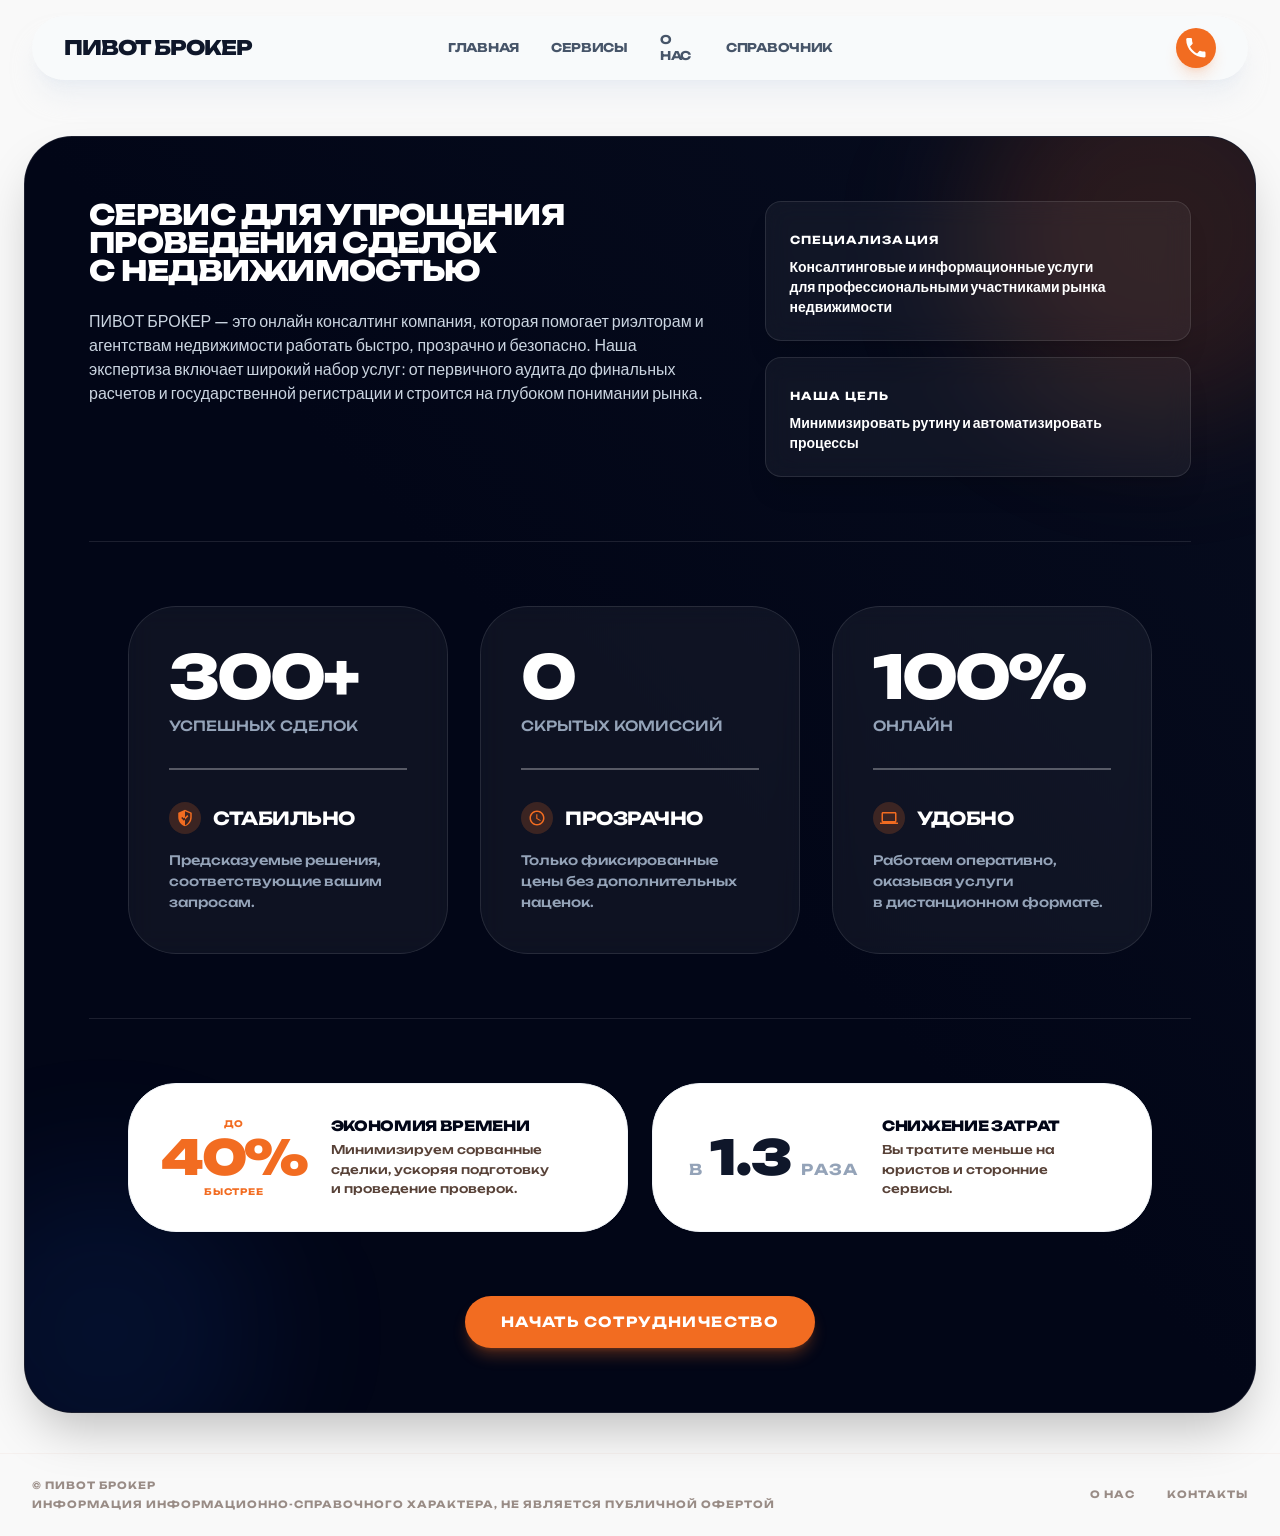
==== about.html @ 36b85cad "Add files via upload" ====
<!DOCTYPE html>
<html class="light scroll-smooth" lang="ru">
<head>
    <meta charset="utf-8">
    <meta content="width=device-width, initial-scale=1.0" name="viewport">
    
    <!-- SEO ТЕГИ & OPEN GRAPH -->
    <title>О нас | Помощник в сделках с недвижимостью | ПИВОТ БРОКЕР</title>
    <meta name="description" content="ПРЕДОСТАВЛЯЕМ ОНЛАЙН УСУЛГИ ДЛЯ АГЕНСТВ НЕДВИЖИМОСТИ И РИЭЛТОРОВ ПО СОПРОВОЖДЕНИЯ СДЕЛОК С НЕДВИЖИМОСТЬЮ.">
    
    <!-- Canonical Link -->
    <link rel="canonical" href="https://pivot.broker/about">
    
    <!-- FAVICON --> 
    <link rel="icon" type="image/png" href="favicon.png">
        
    <!-- Open Graph / Social Media -->
    <meta property="og:type" content="website">
    <meta property="og:url" content="https://pivot.broker/about">
    <meta property="og:title" content="О нас | ПИВОТ БРОКЕР">
    <meta property="og:description" content="ПРЕДОСТАВЛЯЕМ ОНЛАЙН УСУЛГИ ДЛЯ АГЕНСТВ НЕДВИЖИМОСТИ И РИЭЛТОРОВ ПО СОПРОВОЖДЕНИЯ СДЕЛОК С НЕДВИЖИМОСТЬЮ.">
    
    <!-- Fast Font Loading -->
    <link rel="preconnect" href="https://fonts.googleapis.com">
    <link rel="preconnect" href="https://fonts.gstatic.com" crossorigin>
    <link href="https://fonts.googleapis.com/css2?family=Unbounded:wght@200..900&display=swap" rel="stylesheet">
    <link href="https://fonts.googleapis.com/css2?family=Plus+Jakarta+Sans:wght@200..800&display=swap" rel="stylesheet">
    
    <link rel="stylesheet" href="style.css">
    
    <style>
        body {
            font-family: 'Unbounded', sans-serif !important;
        }
        .section-radius {
            border-radius: 3rem !important;
        }
        
        /* --- Mobile Menu Styles --- */
        #mobile-menu {
            transition: transform 0.3s ease-in-out;
            transform: translateY(-110%);
        }
        #mobile-menu.active {
            transform: translateY(0);
        }
    </style>

    <!-- ABOUT PAGE SCHEMA -->
    <script type="application/ld+json">
{
  "@context": "https://schema.org",
  "@type": "AboutPage",
  "url": "https://pivot.broker/about",
  "mainEntity": {
    "@type": "Organization",
    "name": "ПИВОТ БРОКЕР",
    "url": "https://pivot.broker",
    "description": "Предоставляем онлайн-услуги для агентств недвижимости и риэлторов по сопровождению сделок с недвижимостью."
  }
}
</script>

</head>
<body class="bg-background text-on-background font-body selection:bg-primary/20 selection:text-primary overflow-x-hidden flex flex-col min-h-screen">

    <!-- INSTANT LOADING NAVIGATION BAR -->
    <div class="block md:hidden mobile-view h-[70px]">
        <nav class="fixed top-2 left-0 right-0 z-[100] flex justify-between items-center px-5 py-3 max-w-7xl bg-white/90 dark:bg-slate-900/90 backdrop-blur-lg rounded-full shadow-lg mx-auto w-[92%]">
            <a href="index.html" class="text-[16px] sm:text-xl font-extrabold tracking-tighter text-slate-900 dark:text-slate-50 font-display hover:text-primary transition-colors duration-300">ПИВОТ БРОКЕР</a>
            <div class="hidden md:flex items-center gap-8">
                <a class="text-slate-600 font-bold hover:text-primary font-display tracking-tight !text-[10px]" href="index.html#">ГЛАВНАЯ</a>
                <a class="text-slate-600 font-bold hover:text-primary font-display tracking-tight !text-[10px]" href="index.html#features-advantages">СЕРВИСЫ</a>
                <a class="text-slate-600 font-bold hover:text-primary font-display tracking-tight !text-[10px]" href="about.html">О НАС</a>
                <a class="text-slate-600 font-bold hover:text-primary font-display tracking-tight !text-[10px]" href="index.html#handbook">СПРАВОЧНИК</a>
            </div>
            <div class="flex items-center gap-1 sm:gap-2 h-full">
                <a aria-label="Связаться с нами" class="text-slate-600 font-bold hover:text-primary font-display tracking-tight !text-[10px] flex items-center" href="javascript:void(0)" onclick="openModal()">
                    <svg xmlns="http://www.w3.org/2000/svg" viewBox="0 0 24 24" class="fill-current !text-[24px] text-primary w-[1em] h-[1em]" aria-hidden="true"><path d="M20 15.5c-1.2 0-2.4-.2-3.6-.6-.3-.1-.7 0-1 .2l-2.2 2.2c-2.8-1.4-5.1-3.8-6.6-6.6l2.2-2.2c.3-.3.4-.7.2-1-.4-1.2-.6-2.4-.6-3.6 0-.6-.5-1.1-1.1-1.1H4.1C3.5 2.9 3 3.4 3 4c0 9.4 7.6 17 17 17 .6 0 1.1-.5 1.1-1.1v-3.3c0-.6-.5-1.1-1.1-1.1z"/></svg>
                </a>
                <button class="flex md:hidden p-2 text-slate-900" id="burger-btn" onclick="toggleMenu()">
                    <svg xmlns="http://www.w3.org/2000/svg" viewBox="0 0 24 24" class="fill-current !text-[28px] w-[1em] h-[1em]" aria-hidden="true"><path d="M3 18h18v-2H3v2zm0-5h18v-2H3v2zm0-7v2h18V6H3z"/></svg>
                </button>
            </div>
        </nav>
        
        <div class="fixed inset-0 z-[90] bg-white flex flex-col pt-24 px-8 md:hidden transition-transform duration-300 translate-y-[-100%]" id="mobile-menu">
            <div class="flex flex-col gap-6">
                <a class="text-xl font-display font-bold text-slate-900 hover:text-primary" href="index.html#" onclick="closeMobileNav()">ГЛАВНАЯ</a>
                <a class="text-xl font-display font-bold text-slate-900 hover:text-primary" href="index.html#features-advantages" onclick="closeMobileNav()">СЕРВИСЫ</a>
                <a class="text-xl font-display font-bold text-slate-900 hover:text-primary" href="about.html" onclick="closeMobileNav()">О НАС</a>
                <a class="text-xl font-display font-bold text-slate-900 hover:text-primary" href="index.html#handbook" onclick="closeMobileNav()">СПРАВОЧНИК</a>
                <hr class="border-slate-100">
            </div>
            <button class="absolute top-6 right-6 p-2 text-slate-900 hover:text-primary" onclick="toggleMenu()">
                <svg xmlns="http://www.w3.org/2000/svg" viewBox="0 0 24 24" class="fill-current !text-[32px] w-[1em] h-[1em]" aria-hidden="true"><path d="M19 6.41L17.59 5 12 10.59 6.41 5 5 6.41 10.59 12 5 17.59 6.41 19 12 13.41 17.59 19 19 17.59 13.41 12z"/></svg>
            </button>
        </div>
    </div>

    <div class="hidden md:block desktop-view h-[88px]">
        <nav class="fixed top-4 left-0 right-0 z-50 flex justify-between items-center px-8 py-3 w-[95%] max-w-7xl mx-auto bg-slate-50/80 dark:bg-slate-900/80 backdrop-blur-lg rounded-full shadow-xl shadow-slate-200/50 dark:shadow-none no-border">
            <a href="index.html" class="text-xl font-extrabold tracking-tighter text-slate-900 dark:text-slate-50 font-display flex-1 hover:text-primary transition-colors duration-300">ПИВОТ БРОКЕР</a>
            <div class="hidden md:flex items-center gap-8 flex-1 justify-center">
                <a class="text-slate-600 dark:text-slate-400 hover:text-primary dark:hover:text-orange-300 font-display text-xs tracking-tight hover:scale-105 transition-transform duration-300 ease-out font-bold" href="index.html#">ГЛАВНАЯ</a>
                <a class="text-slate-600 dark:text-slate-400 hover:text-primary dark:hover:text-orange-300 font-display text-xs tracking-tight hover:scale-105 transition-transform duration-300 ease-out font-bold" href="index.html#features-advantages">СЕРВИСЫ</a>
                <a class="text-slate-600 dark:text-slate-400 hover:text-primary dark:hover:text-orange-300 font-display text-xs tracking-tight hover:scale-105 transition-transform duration-300 ease-out font-bold" href="about.html">О НАС</a>
                <a class="text-slate-600 dark:text-slate-400 hover:text-primary dark:hover:text-orange-300 font-display text-xs tracking-tight hover:scale-105 transition-transform duration-300 ease-out font-bold" href="index.html#handbook">СПРАВОЧНИК</a>
            </div>
            <div class="flex items-center gap-4 flex-1 justify-end">
                <button class="hidden lg:flex items-center gap-2 bg-primary text-on-primary rounded-full font-display font-bold text-[10px] hover:scale-105 active:scale-95 transition-all duration-300 shadow-lg shadow-primary/20 w-10 h-10 justify-center" onclick="openModal()">
                    <svg xmlns="http://www.w3.org/2000/svg" viewBox="0 0 24 24" class="fill-current text-base w-[1.6em] h-[1.6em]" aria-hidden="true"><path d="M20 15.5c-1.2 0-2.4-.2-3.6-.6-.3-.1-.7 0-1 .2l-2.2 2.2c-2.8-1.4-5.1-3.8-6.6-6.6l2.2-2.2c.3-.3.4-.7.2-1-.4-1.2-.6-2.4-.6-3.6 0-.6-.5-1.1-1.1-1.1H4.1C3.5 2.9 3 3.4 3 4c0 9.4 7.6 17 17 17 .6 0 1.1-.5 1.1-1.1v-3.3c0-.6-.5-1.1-1.1-1.1z"/></svg>
                </button>
            </div>
        </nav>
    </div>

    <main class="w-full max-w-7xl mx-auto px-4 md:px-6 mt-8 md:mt-12 flex-grow mb-10">
        
        <!-- Единая огромная черная секция, объединяющая Hero и Метрики -->
        <section class="relative overflow-hidden section-radius bg-slate-950 text-white px-6 md:px-8 lg:px-16 py-12 lg:py-16 shadow-2xl w-full border border-white/10">
            
            <!-- Background Images & Blurs -->
            <div class="absolute inset-0 z-0 overflow-hidden">
                <img alt="Фон города" fetchpriority="high" class="w-full h-full object-cover opacity-10 md:opacity-15 grayscale md:scale-110" src="https://lh3.googleusercontent.com/aida/[base64]">
                <div class="absolute inset-0 bg-gradient-to-tr from-slate-950 via-slate-950/90 to-slate-900/40"></div>
            </div>
            <div class="absolute -right-24 -top-24 w-96 h-96 bg-primary/15 rounded-full blur-3xl pointer-events-none z-0"></div>
            <div class="absolute -left-20 -bottom-20 w-80 h-80 bg-blue-600/10 rounded-full blur-3xl pointer-events-none z-0"></div>
            
            <div class="relative z-10 md:max-w-6xl md:mx-auto md:px-0">
                
                <!-- ВЕРХНЯЯ ЧАСТЬ: Bridging International Capital -->
                <div class="grid grid-cols-1 lg:grid-cols-12 gap-10 lg:gap-14 items-start mb-12 lg:mb-16">
                  
                    <!-- Левая колонка -->
                    <div class="lg:col-span-7 text-left flex flex-col items-start">
                        <h1 class="font-display text-[17px] sm:text-xl lg:text-[28px] font-extrabold tracking-tight leading-[1.25] mb-6 text-white uppercase">
                            Сервис для упрощения проведения сделок с&nbsp;недвижимостью
                        </h1>
                        <div class="space-y-4 text-slate-300 text-sm sm:text-base leading-relaxed font-medium font-brand">
                            <h2>ПИВОТ БРОКЕР — это онлайн консалтинг компания, которая помогает риэлторам и агентствам недвижимости работать быстро, прозрачно и безопасно. Наша экспертиза включает широкий набор услуг: от первичного аудита до финальных расчетов и&nbsp;государственной регистрации и строится на&nbsp;глубоком понимании рынка.</h2>
                        </div>
                    </div>
                  
                    <!-- Правая колонка -->
                    <div class="lg:col-span-5 flex flex-col gap-4 font-brand mt-4 lg:mt-0">
                        
                        <div class="bg-white/5 border border-white/10 rounded-2xl p-5 md:p-6 backdrop-blur-md shadow-xl">
                            <div class="mb-1.5 text-left">
                                <span class="text-[11px] font-display font-bold uppercase tracking-widest text-white">Специализация</span>
                            </div>
                            <div class="text-xs sm:text-sm font-semibold text-white leading-snug text-left">Консалтинговые и информационные услуги для&nbsp;профессиональными участниками рынка недвижимости</div>
                        </div>
                        
                        <div class="bg-white/5 border border-white/10 rounded-2xl p-5 md:p-6 backdrop-blur-md shadow-xl">
                            <div class="mb-1.5 text-left">
                                <span class="text-[11px] font-display font-bold uppercase tracking-widest text-white">Наша цель</span>
                            </div>
                            <div class="text-xs sm:text-sm font-semibold text-white leading-snug text-left">Минимизировать рутину и автоматизировать процессы</div>
                        </div>
                        
                    </div>
                </div>

                <!-- Верхний разделитель -->
                <div class="h-[1px] w-full bg-white/10 mb-12 lg:mb-16"></div>

                <!-- СРЕДНЯЯ ЧАСТЬ: Метрики -->
                <div class="grid grid-cols-1 md:grid-cols-3 gap-4 md:gap-6 lg:gap-8 font-body md:max-w-5xl mx-auto">
                    
                    <!-- Metric 1 -->
                    <div class="relative bg-white/5 backdrop-blur-md border border-white/10 p-5 md:p-10 rounded-xl md:rounded-[3rem] flex flex-col items-center md:items-start h-full text-center md:text-left">
                        <div class="mb-0 md:mb-8 w-full">
                            <div class="text-3xl md:text-5xl lg:text-6xl font-display font-extrabold mb-1 md:mb-2 tracking-tighter text-white">300+</div>
                            <div class="text-[10px] md:text-[14px] font-medium uppercase mb-4 md:mb-0 mt-0 md:mt-2 text-primary md:text-slate-400">Успешных сделок</div>
                        </div>
                        <div class="hidden md:block h-[2px] bg-white/30 w-full mb-8"></div>
                        <div class="w-full">
                            <div class="hidden md:flex items-center gap-3 mb-4">
                                <div class="w-8 h-8 rounded-xl bg-primary/20 flex items-center justify-center">
                                    <svg xmlns="http://www.w3.org/2000/svg" viewBox="0 0 24 24" class="fill-current text-primary w-[1em] h-[1em] text-lg" aria-hidden="true"><path d="M12 1L3 5v6c0 5.55 3.84 10.74 9 12 5.16-1.26 9-6.45 9-12V5l-9-4zm0 19.93V2.94l7 3.11v4.95c0 4.54-2.8 8.85-7 10.93zM16.5 9.5l-6 6-3.5-3.5 1.41-1.41L10.5 12.67l4.59-4.58z"/></svg>
                                </div>
                                <div class="text-lg font-display font-bold text-white tracking-tight uppercase">Стабильно</div>
                            </div>
                            <p class="text-slate-300 md:text-slate-400 leading-relaxed font-medium text-[11.22px] md:text-[13px]">Предсказуемые решения, соответствующие вашим запросам.</p>
                        </div>
                    </div>

                    <!-- Metric 2 -->
                    <div class="relative bg-white/5 backdrop-blur-md border border-white/10 p-5 md:p-10 rounded-xl md:rounded-[3rem] flex flex-col items-center md:items-start h-full text-center md:text-left">
                        <div class="mb-0 md:mb-8 w-full">
                            <div class="text-3xl md:text-5xl lg:text-6xl font-display font-extrabold mb-1 md:mb-2 tracking-tighter text-white">0</div>
                            <div class="text-[10px] md:text-[14px] font-medium uppercase mb-4 md:mb-0 mt-0 md:mt-2 text-primary md:text-slate-400">Скрытых комиссий</div>
                        </div>
                        <div class="hidden md:block h-[2px] bg-white/30 w-full mb-8"></div>
                        <div class="w-full">
                            <div class="hidden md:flex items-center gap-3 mb-4">
                                <div class="w-8 h-8 rounded-xl bg-primary/20 flex items-center justify-center">
                                    <svg xmlns="http://www.w3.org/2000/svg" viewBox="0 0 24 24" class="fill-current text-primary w-[1em] h-[1em] text-lg" aria-hidden="true"><path d="M11.99 2C6.47 2 2 6.48 2 12s4.47 10 9.99 10C17.52 22 22 17.52 22 12S17.52 2 11.99 2zM12 20c-4.42 0-8-3.58-8-8s3.58-8 8-8 8 3.58 8 8-3.58 8-8 8zm.5-13H11v6l5.25 3.15.75-1.23-4.5-2.67z"/></svg>
                                </div>
                                <div class="text-lg font-display font-bold text-white tracking-tight uppercase">Прозрачно</div>
                            </div>
                            <p class="text-[11.22px] md:text-[13px] text-slate-300 md:text-slate-400 leading-relaxed font-medium">Только фиксированные цены без&nbsp;дополнительных наценок.</p>
                        </div>
                    </div>

                    <!-- Metric 3 -->
                    <div class="relative bg-white/5 backdrop-blur-md border border-white/10 p-5 md:p-10 rounded-xl md:rounded-[3rem] flex flex-col items-center md:items-start h-full text-center md:text-left">
                        <div class="mb-0 md:mb-8 w-full">
                            <div class="text-3xl md:text-5xl lg:text-6xl font-display font-extrabold mb-1 md:mb-2 tracking-tighter text-white">100%</div>
                            <div class="text-[10px] md:text-[14px] font-medium uppercase mb-4 md:mb-0 mt-0 md:mt-2 text-primary md:text-slate-400">Онлайн</div>
                        </div>
                        <div class="hidden md:block h-[2px] bg-white/30 w-full mb-8"></div>
                        <div class="w-full">
                            <div class="hidden md:flex items-center gap-3 mb-4">
                                <div class="w-8 h-8 rounded-xl bg-primary/20 flex items-center justify-center">
                                    <svg xmlns="http://www.w3.org/2000/svg" viewBox="0 0 24 24" class="fill-current text-primary w-[1em] h-[1em] text-lg" aria-hidden="true"><path d="M20 18c1.1 0 2-.9 2-2V6c0-1.1-.9-2-2-2H4c-1.1 0-2 .9-2 2v10c0 1.1.9 2 2 2H0v2h24v-2h-4zM4 6h16v10H4V6z"/></svg>
                                </div>
                                <div class="text-lg font-display font-bold text-white tracking-tight uppercase">Удобно</div>
                            </div>
                            <p class="text-slate-300 md:text-slate-400 leading-relaxed font-medium text-[11.22px] md:text-[13px]">Работаем оперативно, оказывая услуги в&nbsp;дистанционном формате.</p>
                        </div>
                    </div>

                </div>

                <!-- НИЖНИЙ РАЗДЕЛИТЕЛЬ -->
                <div class="h-[1px] w-full bg-white/10 mt-12 lg:mt-16 mb-12 lg:mb-16"></div>

                <!-- НИЖНЯЯ ЧАСТЬ: 2 белые карточки -->
                <div class="grid grid-cols-1 md:grid-cols-2 gap-4 md:gap-6 font-body md:max-w-5xl mx-auto">
                    
                    <div class="bg-white border border-slate-100 section-radius p-6 md:p-8 shadow-sm flex flex-col md:flex-row items-center gap-3 md:gap-6 text-slate-900 text-center md:text-left">
                        <div class="flex flex-col items-center justify-center shrink-0">
                            <span class="text-[9px] font-display font-bold uppercase tracking-widest text-primary mb-0.5">до</span>
                            <span class="text-5xl font-display font-black text-primary tracking-tighter leading-none">40%</span>
                            <span class="text-[9px] font-display font-bold uppercase tracking-widest text-primary mt-1">быстрее</span>
                        </div>
                        <div class="flex flex-col items-center md:items-start w-full mt-1 md:mt-0">
                            <div class="text-sm font-display font-extrabold uppercase text-slate-950 tracking-tight">Экономия времени</div>
                            <p class="text-xs text-on-surface-variant font-medium mt-2 md:mt-1 leading-relaxed w-full">Минимизируем сорванные сделки, ускоряя подготовку и&nbsp;проведение проверок.</p>
                        </div>
                    </div>
                    
                    <div class="bg-white border border-slate-100 section-radius p-6 md:p-8 shadow-sm flex flex-col md:flex-row items-center gap-3 md:gap-6 text-slate-900 text-center md:text-left">
                        <div class="flex items-baseline justify-center gap-1.5 text-slate-900 font-display font-black tracking-tighter shrink-0">
                            <span class="text-[15px] uppercase tracking-widest text-slate-400 font-bold ml-1">в</span>
                            <span class="text-5xl">1.3</span>
                            <span class="text-[15px] uppercase tracking-widest text-slate-400 font-bold ml-1">раза</span>
                        </div>
                        <div class="flex flex-col items-center md:items-start w-full mt-1 md:mt-0">
                            <div class="text-sm font-display font-extrabold uppercase text-slate-950 tracking-tight">Снижение затрат</div>
                            <p class="text-xs text-on-surface-variant font-medium mt-2 md:mt-1 leading-relaxed w-full">Вы тратите меньше на юристов и&nbsp;сторонние сервисы.</p>
                        </div>
                    </div>
                </div>

                <div class="w-full flex justify-center items-center mt-12 lg:mt-16">
                    <button onclick="openModal()" class="inline-flex items-center justify-center gap-2 px-7 py-4 lg:px-9 lg:py-4 rounded-full bg-primary text-white font-display text-xs lg:text-sm font-bold uppercase tracking-widest hover:scale-105 active:scale-95 shadow-lg shadow-primary/30 transition-all duration-300">
    			<span>Начать сотрудничество</span>
					</button>
                </div>

            </div>
        </section>
    </main>
    
    <!-- ЕДИНЫЙ ФУТЕР -->
    <footer class="w-full border-t border-slate-200 md:border-outline-variant/15 mt-auto bg-background-light md:bg-transparent">
        <div class="flex flex-col md:flex-row justify-between items-center px-6 md:px-8 py-8 md:py-6 w-full max-w-[1920px] mx-auto gap-4 md:gap-0">
            <div class="text-[9px] md:text-[10px] tracking-[0.2em] md:tracking-widest uppercase font-bold text-slate-400 md:text-on-surface-variant/60 font-display md:font-label text-center md:text-left">
                <span class="block">© ПИВОТ БРОКЕР</span>
                <span class="block mt-1">ИНФОРМАЦИЯ ИНФОРМАЦИОННО-СПРАВОЧНОГО ХАРАКТЕРА, НЕ ЯВЛЯЕТСЯ ПУБЛИЧНОЙ ОФЕРТОЙ</span>
            </div>
            <div class="flex items-center gap-6 md:gap-8 mt-2 md:mt-0">
                <a class="text-[9px] md:text-[10px] tracking-[0.2em] md:tracking-widest uppercase font-bold text-slate-400 md:text-on-surface-variant/60 hover:text-primary transition-colors font-display md:font-label" href="about.html">О НАС</a>
                <a class="text-[9px] md:text-[10px] tracking-[0.2em] md:tracking-widest uppercase font-bold text-slate-400 md:text-on-surface-variant/60 hover:text-primary transition-colors font-display md:font-label" href="#">КОНТАКТЫ</a>
            </div>
        </div>
    </footer>

    <!-- Mobile Contact Modal -->
    <div class="fixed inset-0 z-[200] items-center justify-center p-4 backdrop-blur-md bg-white/10 hidden" id="contact-modal-mobile">
        <div class="absolute inset-0" onclick="closeMobileModal()"></div>
        
        <div class="bg-white/90 backdrop-blur-lg p-8 rounded-[48px] shadow-2xl max-w-sm w-full text-center border border-white/20 relative z-10">
            <button class="absolute top-4 right-4 text-slate-400 hover:text-slate-900 transition-colors" onclick="closeMobileModal()">
                <svg xmlns="http://www.w3.org/2000/svg" viewBox="0 0 24 24" class="w-[1em] h-[1em] fill-current text-2xl" aria-hidden="true"><path d="M19 6.41L17.59 5 12 10.59 6.41 5 5 6.41 10.59 12 5 17.59 6.41 19 12 13.41 17.59 19 19 17.59 13.41 12z"/></svg>
            </button>
            <div class="space-y-6 mt-4">
                <a class="flex items-center justify-center gap-3 p-4 bg-slate-900 text-white rounded-full font-display font-bold text-xs uppercase tracking-widest shadow-lg active:scale-95 transition-transform" href="https://telegram.me/PIVOTBROKER" target="_blank" rel="noopener noreferrer">
                    <svg xmlns="http://www.w3.org/2000/svg" viewBox="0 0 24 24" class="w-[1em] h-[1em] fill-current text-lg" aria-hidden="true"><path d="M2.01 21L23 12 2.01 3 2 10l15 2-15 2z"/></svg> Telegram
                </a>
                <a class="flex items-center justify-center gap-3 p-4 bg-primary text-white rounded-full font-display font-bold text-xs uppercase tracking-widest shadow-lg active:scale-95 transition-transform" href="mailto:pivot@broker">
                    <svg xmlns="http://www.w3.org/2000/svg" viewBox="0 0 24 24" class="w-[1em] h-[1em] fill-current text-lg" aria-hidden="true"><path d="M22 6c0-1.1-.9-2-2-2H4c-1.1 0-2 .9-2 2v12c0 1.1.9 2 2 2h16c1.1 0 2-.9 2-2V6zm-2 0l-8 5-8-5h16zm0 12H4V8l8 5 8-5v10z"/></svg> pivot@broker
                </a>
            </div>
        </div>
    </div>

    <!-- Desktop Contact Modal -->
    <div class="fixed inset-0 z-[200] flex items-center justify-center p-4 hidden" id="contact-modal-desktop">
        <div class="absolute inset-0 bg-slate-950/60 backdrop-blur-md" onclick="closeDesktopModal()"></div>
        
        <div class="relative bg-slate-950 text-white rounded-[3rem] w-full shadow-2xl border border-white/10 z-10 max-w-[320px] p-6">
            <button class="absolute top-4 right-4 text-slate-400 hover:text-white transition-colors z-20" onclick="closeDesktopModal()">
                <svg xmlns="http://www.w3.org/2000/svg" viewBox="0 0 24 24" class="w-[1em] h-[1em] fill-current text-2xl" aria-hidden="true"><path d="M19 6.41L17.59 5 12 10.59 6.41 5 5 6.41 10.59 12 5 17.59 6.41 19 12 13.41 17.59 19 19 17.59 13.41 12z"/></svg>
            </button>
            <div class="text-center space-y-8 mt-4">
                <div class="flex flex-col gap-4 w-full">
                    <a class="flex items-center justify-center gap-4 bg-white/10 hover:bg-white/20 text-white py-4 rounded-full font-display font-bold text-sm transition-all w-full uppercase tracking-widest" href="https://telegram.me/PIVOTBROKER" target="_blank" rel="noopener noreferrer">
                        <svg xmlns="http://www.w3.org/2000/svg" viewBox="0 0 24 24" class="w-[1em] h-[1em] fill-current text-lg" aria-hidden="true"><path d="M2.01 21L23 12 2.01 3 2 10l15 2-15 2z"/></svg> TELEGRAM
                    </a>
                    <a class="flex items-center justify-center gap-4 bg-primary text-white py-4 rounded-full font-display font-bold text-sm hover:scale-105 transition-transform w-full uppercase tracking-widest" href="mailto:pivot@broker">
                        <svg xmlns="http://www.w3.org/2000/svg" viewBox="0 0 24 24" class="w-[1em] h-[1em] fill-current text-lg" aria-hidden="true"><path d="M22 6c0-1.1-.9-2-2-2H4c-1.1 0-2 .9-2 2v12c0 1.1.9 2 2 2h16c1.1 0 2-.9 2-2V6zm-2 0l-8 5-8-5h16zm0 12H4V8l8 5 8-5v10z"/></svg> pivot@broker
                    </a>
                </div>
            </div>
        </div>
    </div>

    <!-- JAVASCRIPT -->
    <script>
    function toggleMenu() {
        const mobileMenu = document.getElementById('mobile-menu');
        if(mobileMenu) {
            mobileMenu.classList.toggle('active');
            document.body.classList.toggle('overflow-hidden');
        }
    }

    function closeMobileNav() {
        const mobileMenu = document.getElementById('mobile-menu');
        if(mobileMenu) {
            mobileMenu.classList.remove('active');
            document.body.classList.remove('overflow-hidden'); 
        }
    }

    function openMobileModal() {
        const modal = document.getElementById('contact-modal-mobile');
        if(modal) {
            modal.classList.remove('hidden');
            modal.classList.add('flex');
            document.body.classList.add('overflow-hidden');
        }
    }

    function closeMobileModal() {
        const modal = document.getElementById('contact-modal-mobile');
        if(modal) {
            modal.classList.add('hidden');
            modal.classList.remove('flex');
            document.body.classList.remove('overflow-hidden');
        }
    }

    document.getElementById('contact-modal-mobile')?.addEventListener('click', function(e) {
        if (e.target === this) closeMobileModal();
    });

    function openDesktopModal() {
        const modal = document.getElementById('contact-modal-desktop');
        if(modal) {
            modal.classList.remove('hidden');
            modal.classList.add('flex');
            document.body.classList.add('overflow-hidden');
        }
    }

    function closeDesktopModal() {
        const modal = document.getElementById('contact-modal-desktop');
        if(modal) {
            modal.classList.add('hidden');
            modal.classList.remove('flex');
            document.body.classList.remove('overflow-hidden');
        }
    }

    function openModal() {
        window.innerWidth < 768 ? openMobileModal() : openDesktopModal();
    }
    
    function closeModal() {
        closeMobileModal();
        closeDesktopModal();
    }
    </script>
</body>
</html>
---- style.css ----
*, ::before, ::after {
  --tw-border-spacing-x: 0;
  --tw-border-spacing-y: 0;
  --tw-translate-x: 0;
  --tw-translate-y: 0;
  --tw-rotate: 0;
  --tw-skew-x: 0;
  --tw-skew-y: 0;
  --tw-scale-x: 1;
  --tw-scale-y: 1;
  --tw-pan-x: ;
  --tw-pan-y: ;
  --tw-pinch-zoom: ;
  --tw-scroll-snap-strictness: proximity;
  --tw-gradient-from-position: ;
  --tw-gradient-via-position: ;
  --tw-gradient-to-position: ;
  --tw-ordinal: ;
  --tw-slashed-zero: ;
  --tw-numeric-figure: ;
  --tw-numeric-spacing: ;
  --tw-numeric-fraction: ;
  --tw-ring-inset: ;
  --tw-ring-offset-width: 0px;
  --tw-ring-offset-color: #fff;
  --tw-ring-color: rgb(59 130 246 / 0.5);
  --tw-ring-offset-shadow: 0 0 #0000;
  --tw-ring-shadow: 0 0 #0000;
  --tw-shadow: 0 0 #0000;
  --tw-shadow-colored: 0 0 #0000;
  --tw-blur: ;
  --tw-brightness: ;
  --tw-contrast: ;
  --tw-grayscale: ;
  --tw-hue-rotate: ;
  --tw-invert: ;
  --tw-saturate: ;
  --tw-sepia: ;
  --tw-drop-shadow: ;
  --tw-backdrop-blur: ;
  --tw-backdrop-brightness: ;
  --tw-backdrop-contrast: ;
  --tw-backdrop-grayscale: ;
  --tw-backdrop-hue-rotate: ;
  --tw-backdrop-invert: ;
  --tw-backdrop-opacity: ;
  --tw-backdrop-saturate: ;
  --tw-backdrop-sepia: ;
  --tw-contain-size: ;
  --tw-contain-layout: ;
  --tw-contain-paint: ;
  --tw-contain-style: ;
}
::backdrop {
  --tw-border-spacing-x: 0;
  --tw-border-spacing-y: 0;
  --tw-translate-x: 0;
  --tw-translate-y: 0;
  --tw-rotate: 0;
  --tw-skew-x: 0;
  --tw-skew-y: 0;
  --tw-scale-x: 1;
  --tw-scale-y: 1;
  --tw-pan-x: ;
  --tw-pan-y: ;
  --tw-pinch-zoom: ;
  --tw-scroll-snap-strictness: proximity;
  --tw-gradient-from-position: ;
  --tw-gradient-via-position: ;
  --tw-gradient-to-position: ;
  --tw-ordinal: ;
  --tw-slashed-zero: ;
  --tw-numeric-figure: ;
  --tw-numeric-spacing: ;
  --tw-numeric-fraction: ;
  --tw-ring-inset: ;
  --tw-ring-offset-width: 0px;
  --tw-ring-offset-color: #fff;
  --tw-ring-color: rgb(59 130 246 / 0.5);
  --tw-ring-offset-shadow: 0 0 #0000;
  --tw-ring-shadow: 0 0 #0000;
  --tw-shadow: 0 0 #0000;
  --tw-shadow-colored: 0 0 #0000;
  --tw-blur: ;
  --tw-brightness: ;
  --tw-contrast: ;
  --tw-grayscale: ;
  --tw-hue-rotate: ;
  --tw-invert: ;
  --tw-saturate: ;
  --tw-sepia: ;
  --tw-drop-shadow: ;
  --tw-backdrop-blur: ;
  --tw-backdrop-brightness: ;
  --tw-backdrop-contrast: ;
  --tw-backdrop-grayscale: ;
  --tw-backdrop-hue-rotate: ;
  --tw-backdrop-invert: ;
  --tw-backdrop-opacity: ;
  --tw-backdrop-saturate: ;
  --tw-backdrop-sepia: ;
  --tw-contain-size: ;
  --tw-contain-layout: ;
  --tw-contain-paint: ;
  --tw-contain-style: ;
}
/*
! tailwindcss v3.4.19 | MIT License | https://tailwindcss.com
*/
/*
1. Prevent padding and border from affecting element width. (https://github.com/mozdevs/cssremedy/issues/4)
2. Allow adding a border to an element by just adding a border-width. (https://github.com/tailwindcss/tailwindcss/pull/116)
*/
*,
::before,
::after {
  box-sizing: border-box;
  /* 1 */
  border-width: 0;
  /* 2 */
  border-style: solid;
  /* 2 */
  border-color: #e5e7eb;
  /* 2 */
}
::before,
::after {
  --tw-content: '';
}
/*
1. Use a consistent sensible line-height in all browsers.
2. Prevent adjustments of font size after orientation changes in iOS.
3. Use a more readable tab size.
4. Use the user's configured `sans` font-family by default.
5. Use the user's configured `sans` font-feature-settings by default.
6. Use the user's configured `sans` font-variation-settings by default.
7. Disable tap highlights on iOS
*/
html,
:host {
  line-height: 1.5;
  /* 1 */
  -webkit-text-size-adjust: 100%;
  /* 2 */
  -moz-tab-size: 4;
  /* 3 */
  tab-size: 4;
  /* 3 */
  font-family: ui-sans-serif, system-ui, sans-serif, "Apple Color Emoji", "Segoe UI Emoji", "Segoe UI Symbol", "Noto Color Emoji";
  /* 4 */
  font-feature-settings: normal;
  /* 5 */
  font-variation-settings: normal;
  /* 6 */
  -webkit-tap-highlight-color: transparent;
  /* 7 */
}
/*
1. Remove the margin in all browsers.
2. Inherit line-height from `html` so users can set them as a class directly on the `html` element.
*/
body {
  margin: 0;
  /* 1 */
  line-height: inherit;
  /* 2 */
}
/*
1. Add the correct height in Firefox.
2. Correct the inheritance of border color in Firefox. (https://bugzilla.mozilla.org/show_bug.cgi?id=190655)
3. Ensure horizontal rules are visible by default.
*/
hr {
  height: 0;
  /* 1 */
  color: inherit;
  /* 2 */
  border-top-width: 1px;
  /* 3 */
}
/*
Add the correct text decoration in Chrome, Edge, and Safari.
*/
abbr:where([title]) {
  text-decoration: underline dotted;
}
/*
Remove the default font size and weight for headings.
*/
h1,
h2,
h3,
h4,
h5,
h6 {
  font-size: inherit;
  font-weight: inherit;
}
/*
Reset links to optimize for opt-in styling instead of opt-out.
*/
a {
  color: inherit;
  text-decoration: inherit;
}
/*
Add the correct font weight in Edge and Safari.
*/
b,
strong {
  font-weight: bolder;
}
/*
1. Use the user's configured `mono` font-family by default.
2. Use the user's configured `mono` font-feature-settings by default.
3. Use the user's configured `mono` font-variation-settings by default.
4. Correct the odd `em` font sizing in all browsers.
*/
code,
kbd,
samp,
pre {
  font-family: ui-monospace, SFMono-Regular, Menlo, Monaco, Consolas, "Liberation Mono", "Courier New", monospace;
  /* 1 */
  font-feature-settings: normal;
  /* 2 */
  font-variation-settings: normal;
  /* 3 */
  font-size: 1em;
  /* 4 */
}
/*
Add the correct font size in all browsers.
*/
small {
  font-size: 80%;
}
/*
Prevent `sub` and `sup` elements from affecting the line height in all browsers.
*/
sub,
sup {
  font-size: 75%;
  line-height: 0;
  position: relative;
  vertical-align: baseline;
}
sub {
  bottom: -0.25em;
}
sup {
  top: -0.5em;
}
/*
1. Remove text indentation from table contents in Chrome and Safari. (https://bugs.chromium.org/p/chromium/issues/detail?id=999088, https://bugs.webkit.org/show_bug.cgi?id=201297)
2. Correct table border color inheritance in all Chrome and Safari. (https://bugs.chromium.org/p/chromium/issues/detail?id=935729, https://bugs.webkit.org/show_bug.cgi?id=195016)
3. Remove gaps between table borders by default.
*/
table {
  text-indent: 0;
  /* 1 */
  border-color: inherit;
  /* 2 */
  border-collapse: collapse;
  /* 3 */
}
/*
1. Change the font styles in all browsers.
2. Remove the margin in Firefox and Safari.
3. Remove default padding in all browsers.
*/
button,
input,
optgroup,
select,
textarea {
  font-family: inherit;
  /* 1 */
  font-feature-settings: inherit;
  /* 1 */
  font-variation-settings: inherit;
  /* 1 */
  font-size: 100%;
  /* 1 */
  font-weight: inherit;
  /* 1 */
  line-height: inherit;
  /* 1 */
  letter-spacing: inherit;
  /* 1 */
  color: inherit;
  /* 1 */
  margin: 0;
  /* 2 */
  padding: 0;
  /* 3 */
}
/*
Remove the inheritance of text transform in Edge and Firefox.
*/
button,
select {
  text-transform: none;
}
/*
1. Correct the inability to style clickable types in iOS and Safari.
2. Remove default button styles.
*/
button,
input:where([type='button']),
input:where([type='reset']),
input:where([type='submit']) {
  -webkit-appearance: button;
  /* 1 */
  background-color: transparent;
  /* 2 */
  background-image: none;
  /* 2 */
}
/*
Use the modern Firefox focus style for all focusable elements.
*/
:-moz-focusring {
  outline: auto;
}
/*
Remove the additional `:invalid` styles in Firefox. (https://github.com/mozilla/gecko-dev/blob/2f9eacd9d3d995c937b4251a5557d95d494c9be1/layout/style/res/forms.css#L728-L737)
*/
:-moz-ui-invalid {
  box-shadow: none;
}
/*
Add the correct vertical alignment in Chrome and Firefox.
*/
progress {
  vertical-align: baseline;
}
/*
Correct the cursor style of increment and decrement buttons in Safari.
*/
::-webkit-inner-spin-button,
::-webkit-outer-spin-button {
  height: auto;
}
/*
1. Correct the odd appearance in Chrome and Safari.
2. Correct the outline style in Safari.
*/
[type='search'] {
  -webkit-appearance: textfield;
  /* 1 */
  outline-offset: -2px;
  /* 2 */
}
/*
Remove the inner padding in Chrome and Safari on macOS.
*/
::-webkit-search-decoration {
  -webkit-appearance: none;
}
/*
1. Correct the inability to style clickable types in iOS and Safari.
2. Change font properties to `inherit` in Safari.
*/
::-webkit-file-upload-button {
  -webkit-appearance: button;
  /* 1 */
  font: inherit;
  /* 2 */
}
/*
Add the correct display in Chrome and Safari.
*/
summary {
  display: list-item;
}
/*
Removes the default spacing and border for appropriate elements.
*/
blockquote,
dl,
dd,
h1,
h2,
h3,
h4,
h5,
h6,
hr,
figure,
p,
pre {
  margin: 0;
}
fieldset {
  margin: 0;
  padding: 0;
}
legend {
  padding: 0;
}
ol,
ul,
menu {
  list-style: none;
  margin: 0;
  padding: 0;
}
/*
Reset default styling for dialogs.
*/
dialog {
  padding: 0;
}
/*
Prevent resizing textareas horizontally by default.
*/
textarea {
  resize: vertical;
}
/*
1. Reset the default placeholder opacity in Firefox. (https://github.com/tailwindlabs/tailwindcss/issues/3300)
2. Set the default placeholder color to the user's configured gray 400 color.
*/
input::placeholder,
textarea::placeholder {
  opacity: 1;
  /* 1 */
  color: #9ca3af;
  /* 2 */
}
/*
Set the default cursor for buttons.
*/
button,
[role="button"] {
  cursor: pointer;
}
/*
Make sure disabled buttons don't get the pointer cursor.
*/
:disabled {
  cursor: default;
}
/*
1. Make replaced elements `display: block` by default. (https://github.com/mozdevs/cssremedy/issues/14)
2. Add `vertical-align: middle` to align replaced elements more sensibly by default. (https://github.com/jensimmons/cssremedy/issues/14#issuecomment-634934210)
   This can trigger a poorly considered lint error in some tools but is included by design.
*/
img,
svg,
video,
canvas,
audio,
iframe,
embed,
object {
  display: block;
  /* 1 */
  vertical-align: middle;
  /* 2 */
}
/*
Constrain images and videos to the parent width and preserve their intrinsic aspect ratio. (https://github.com/mozdevs/cssremedy/issues/14)
*/
img,
video {
  max-width: 100%;
  height: auto;
}
/* Make elements with the HTML hidden attribute stay hidden by default */
[hidden]:where(:not([hidden="until-found"])) {
  display: none;
}
input:where([type='text']),input:where(:not([type])),input:where([type='email']),input:where([type='url']),input:where([type='password']),input:where([type='number']),input:where([type='date']),input:where([type='datetime-local']),input:where([type='month']),input:where([type='search']),input:where([type='tel']),input:where([type='time']),input:where([type='week']),select:where([multiple]),textarea,select {
  appearance: none;
  background-color: #fff;
  border-color: #6b7280;
  border-width: 1px;
  border-radius: 0px;
  padding-top: 0.5rem;
  padding-right: 0.75rem;
  padding-bottom: 0.5rem;
  padding-left: 0.75rem;
  font-size: 1rem;
  line-height: 1.5rem;
  --tw-shadow: 0 0 #0000;
}
input:where([type='text']):focus, input:where(:not([type])):focus, input:where([type='email']):focus, input:where([type='url']):focus, input:where([type='password']):focus, input:where([type='number']):focus, input:where([type='date']):focus, input:where([type='datetime-local']):focus, input:where([type='month']):focus, input:where([type='search']):focus, input:where([type='tel']):focus, input:where([type='time']):focus, input:where([type='week']):focus, select:where([multiple]):focus, textarea:focus, select:focus {
  outline: 2px solid transparent;
  outline-offset: 2px;
  --tw-ring-inset: var(--tw-empty,/*!*/ /*!*/);
  --tw-ring-offset-width: 0px;
  --tw-ring-offset-color: #fff;
  --tw-ring-color: #2563eb;
  --tw-ring-offset-shadow: var(--tw-ring-inset) 0 0 0 var(--tw-ring-offset-width) var(--tw-ring-offset-color);
  --tw-ring-shadow: var(--tw-ring-inset) 0 0 0 calc(1px + var(--tw-ring-offset-width)) var(--tw-ring-color);
  box-shadow: var(--tw-ring-offset-shadow), var(--tw-ring-shadow), var(--tw-shadow);
  border-color: #2563eb;
}
input::placeholder,textarea::placeholder {
  color: #6b7280;
  opacity: 1;
}
::-webkit-datetime-edit-fields-wrapper {
  padding: 0;
}
::-webkit-date-and-time-value {
  min-height: 1.5em;
  text-align: inherit;
}
::-webkit-datetime-edit {
  display: inline-flex;
}
::-webkit-datetime-edit,::-webkit-datetime-edit-year-field,::-webkit-datetime-edit-month-field,::-webkit-datetime-edit-day-field,::-webkit-datetime-edit-hour-field,::-webkit-datetime-edit-minute-field,::-webkit-datetime-edit-second-field,::-webkit-datetime-edit-millisecond-field,::-webkit-datetime-edit-meridiem-field {
  padding-top: 0;
  padding-bottom: 0;
}
select {
  background-image: url("data:image/svg+xml,%3csvg xmlns='http://www.w3.org/2000/svg' fill='none' viewBox='0 0 20 20'%3e%3cpath stroke='%236b7280' stroke-linecap='round' stroke-linejoin='round' stroke-width='1.5' d='M6 8l4 4 4-4'/%3e%3c/svg%3e");
  background-position: right 0.5rem center;
  background-repeat: no-repeat;
  background-size: 1.5em 1.5em;
  padding-right: 2.5rem;
  print-color-adjust: exact;
}
select:where([multiple]),select:where([size]:not([size="1"])) {
  background-image: initial;
  background-position: initial;
  background-repeat: unset;
  background-size: initial;
  padding-right: 0.75rem;
  print-color-adjust: unset;
}
input:where([type='checkbox']),input:where([type='radio']) {
  appearance: none;
  padding: 0;
  print-color-adjust: exact;
  display: inline-block;
  vertical-align: middle;
  background-origin: border-box;
  -webkit-user-select: none;
  user-select: none;
  flex-shrink: 0;
  height: 1rem;
  width: 1rem;
  color: #2563eb;
  background-color: #fff;
  border-color: #6b7280;
  border-width: 1px;
  --tw-shadow: 0 0 #0000;
}
input:where([type='checkbox']) {
  border-radius: 0px;
}
input:where([type='radio']) {
  border-radius: 100%;
}
input:where([type='checkbox']):focus,input:where([type='radio']):focus {
  outline: 2px solid transparent;
  outline-offset: 2px;
  --tw-ring-inset: var(--tw-empty,/*!*/ /*!*/);
  --tw-ring-offset-width: 2px;
  --tw-ring-offset-color: #fff;
  --tw-ring-color: #2563eb;
  --tw-ring-offset-shadow: var(--tw-ring-inset) 0 0 0 var(--tw-ring-offset-width) var(--tw-ring-offset-color);
  --tw-ring-shadow: var(--tw-ring-inset) 0 0 0 calc(2px + var(--tw-ring-offset-width)) var(--tw-ring-color);
  box-shadow: var(--tw-ring-offset-shadow), var(--tw-ring-shadow), var(--tw-shadow);
}
input:where([type='checkbox']):checked,input:where([type='radio']):checked {
  border-color: transparent;
  background-color: currentColor;
  background-size: 100% 100%;
  background-position: center;
  background-repeat: no-repeat;
}
input:where([type='checkbox']):checked {
  background-image: url("data:image/svg+xml,%3csvg viewBox='0 0 16 16' fill='white' xmlns='http://www.w3.org/2000/svg'%3e%3cpath d='M12.207 4.793a1 1 0 010 1.414l-5 5a1 1 0 01-1.414 0l-2-2a1 1 0 011.414-1.414L6.5 9.086l4.293-4.293a1 1 0 011.414 0z'/%3e%3c/svg%3e");
}
@media (forced-colors: active) {
  input:where([type='checkbox']):checked {
    appearance: auto;
  }
}
input:where([type='radio']):checked {
  background-image: url("data:image/svg+xml,%3csvg viewBox='0 0 16 16' fill='white' xmlns='http://www.w3.org/2000/svg'%3e%3ccircle cx='8' cy='8' r='3'/%3e%3c/svg%3e");
}
@media (forced-colors: active) {
  input:where([type='radio']):checked {
    appearance: auto;
  }
}
input:where([type='checkbox']):checked:hover,input:where([type='checkbox']):checked:focus,input:where([type='radio']):checked:hover,input:where([type='radio']):checked:focus {
  border-color: transparent;
  background-color: currentColor;
}
input:where([type='checkbox']):indeterminate {
  background-image: url("data:image/svg+xml,%3csvg xmlns='http://www.w3.org/2000/svg' fill='none' viewBox='0 0 16 16'%3e%3cpath stroke='white' stroke-linecap='round' stroke-linejoin='round' stroke-width='2' d='M4 8h8'/%3e%3c/svg%3e");
  border-color: transparent;
  background-color: currentColor;
  background-size: 100% 100%;
  background-position: center;
  background-repeat: no-repeat;
}
@media (forced-colors: active) {
  input:where([type='checkbox']):indeterminate {
    appearance: auto;
  }
}
input:where([type='checkbox']):indeterminate:hover,input:where([type='checkbox']):indeterminate:focus {
  border-color: transparent;
  background-color: currentColor;
}
input:where([type='file']) {
  background: unset;
  border-color: inherit;
  border-width: 0;
  border-radius: 0;
  padding: 0;
  font-size: unset;
  line-height: inherit;
}
input:where([type='file']):focus {
  outline: 1px solid ButtonText;
  outline: 1px auto -webkit-focus-ring-color;
}
@layer __play_components__;
.pointer-events-none {
  pointer-events: none;
}
.fixed {
  position: fixed;
}
.absolute {
  position: absolute;
}
.relative {
  position: relative;
}
.inset-0 {
  inset: 0px;
}
.-bottom-10 {
  bottom: -2.5rem;
}
.-bottom-20 {
  bottom: -5rem;
}
.-left-10 {
  left: -2.5rem;
}
.-left-20 {
  left: -5rem;
}
.-right-16 {
  right: -4rem;
}
.-right-24 {
  right: -6rem;
}
.-right-6 {
  right: -1.5rem;
}
.-top-16 {
  top: -4rem;
}
.-top-24 {
  top: -6rem;
}
.bottom-8 {
  bottom: 2rem;
}
.left-0 {
  left: 0px;
}
.right-0 {
  right: 0px;
}
.right-4 {
  right: 1rem;
}
.right-6 {
  right: 1.5rem;
}
.right-8 {
  right: 2rem;
}
.top-2 {
  top: 0.5rem;
}
.top-4 {
  top: 1rem;
}
.top-6 {
  top: 1.5rem;
}
.z-0 {
  z-index: 0;
}
.z-10 {
  z-index: 10;
}
.z-20 {
  z-index: 20;
}
.z-50 {
  z-index: 50;
}
.z-\[100\] {
  z-index: 100;
}
.z-\[200\] {
  z-index: 200;
}
.z-\[90\] {
  z-index: 90;
}
.m-0 {
  margin: 0px;
}
.mx-auto {
  margin-left: auto;
  margin-right: auto;
}
.mb-0 {
  margin-bottom: 0px;
}
.mb-0\.5 {
  margin-bottom: 0.125rem;
}
.mb-1 {
  margin-bottom: 0.25rem;
}
.mb-1\.5 {
  margin-bottom: 0.375rem;
}
.mb-10 {
  margin-bottom: 2.5rem;
}
.mb-12 {
  margin-bottom: 3rem;
}
.mb-2 {
  margin-bottom: 0.5rem;
}
.mb-4 {
  margin-bottom: 1rem;
}
.mb-5 {
  margin-bottom: 1.25rem;
}
.mb-6 {
  margin-bottom: 1.5rem;
}
.mb-8 {
  margin-bottom: 2rem;
}
.ml-1 {
  margin-left: 0.25rem;
}
.ml-2 {
  margin-left: 0.5rem;
}
.mt-0 {
  margin-top: 0px;
}
.mt-0\.5 {
  margin-top: 0.125rem;
}
.mt-1 {
  margin-top: 0.25rem;
}
.mt-12 {
  margin-top: 3rem;
}
.mt-2 {
  margin-top: 0.5rem;
}
.mt-3 {
  margin-top: 0.75rem;
}
.mt-4 {
  margin-top: 1rem;
}
.mt-6 {
  margin-top: 1.5rem;
}
.mt-8 {
  margin-top: 2rem;
}
.mt-\[3px\] {
  margin-top: 3px;
}
.mt-auto {
  margin-top: auto;
}
.block {
  display: block;
}
.inline {
  display: inline;
}
.flex {
  display: flex;
}
.inline-flex {
  display: inline-flex;
}
.grid {
  display: grid;
}
.hidden {
  display: none;
}
.h-10 {
  height: 2.5rem;
}
.h-12 {
  height: 3rem;
}
.h-3 {
  height: 0.75rem;
}
.h-48 {
  height: 12rem;
}
.h-6 {
  height: 1.5rem;
}
.h-8 {
  height: 2rem;
}
.h-80 {
  height: 20rem;
}
.h-96 {
  height: 24rem;
}
.h-\[1\.2em\] {
  height: 1.2em;
}
.h-\[1\.6em\] {
  height: 1.6em;
}
.h-\[14px\] {
  height: 14px;
}
.h-\[1em\] {
  height: 1em;
}
.h-\[1px\] {
  height: 1px;
}
.h-\[2px\] {
  height: 2px;
}
.h-\[70px\] {
  height: 70px;
}
.h-\[88px\] {
  height: 88px;
}
.h-full {
  height: 100%;
}
.min-h-screen {
  min-height: 100vh;
}
.w-10 {
  width: 2.5rem;
}
.w-3 {
  width: 0.75rem;
}
.w-48 {
  width: 12rem;
}
.w-6 {
  width: 1.5rem;
}
.w-8 {
  width: 2rem;
}
.w-80 {
  width: 20rem;
}
.w-96 {
  width: 24rem;
}
.w-\[1\.2em\] {
  width: 1.2em;
}
.w-\[1\.6em\] {
  width: 1.6em;
}
.w-\[14px\] {
  width: 14px;
}
.w-\[180px\] {
  width: 180px;
}
.w-\[1em\] {
  width: 1em;
}
.w-\[92\%\] {
  width: 92%;
}
.w-\[95\%\] {
  width: 95%;
}
.w-full {
  width: 100%;
}
.max-w-4xl {
  max-width: 56rem;
}
.max-w-7xl {
  max-width: 80rem;
}
.max-w-\[1920px\] {
  max-width: 1920px;
}
.max-w-\[320px\] {
  max-width: 320px;
}
.max-w-sm {
  max-width: 24rem;
}
.max-w-xl {
  max-width: 36rem;
}
.flex-1 {
  flex: 1 1 0%;
}
.shrink-0 {
  flex-shrink: 0;
}
.flex-grow {
  flex-grow: 1;
}
.translate-x-\[-10px\] {
  --tw-translate-x: -10px;
  transform: translate(var(--tw-translate-x), var(--tw-translate-y)) rotate(var(--tw-rotate)) skewX(var(--tw-skew-x)) skewY(var(--tw-skew-y)) scaleX(var(--tw-scale-x)) scaleY(var(--tw-scale-y));
}
.translate-y-\[-100\%\] {
  --tw-translate-y: -100%;
  transform: translate(var(--tw-translate-x), var(--tw-translate-y)) rotate(var(--tw-rotate)) skewX(var(--tw-skew-x)) skewY(var(--tw-skew-y)) scaleX(var(--tw-scale-x)) scaleY(var(--tw-scale-y));
}
.transform {
  transform: translate(var(--tw-translate-x), var(--tw-translate-y)) rotate(var(--tw-rotate)) skewX(var(--tw-skew-x)) skewY(var(--tw-skew-y)) scaleX(var(--tw-scale-x)) scaleY(var(--tw-scale-y));
}
.cursor-pointer {
  cursor: pointer;
}
.select-none {
  -webkit-user-select: none;
  user-select: none;
}
.scroll-mt-24 {
  scroll-margin-top: 6rem;
}
.list-none {
  list-style-type: none;
}
.grid-cols-1 {
  grid-template-columns: repeat(1, minmax(0, 1fr));
}
.flex-col {
  flex-direction: column;
}
.flex-wrap {
  flex-wrap: wrap;
}
.items-start {
  align-items: flex-start;
}
.items-center {
  align-items: center;
}
.items-baseline {
  align-items: baseline;
}
.justify-start {
  justify-content: flex-start;
}
.justify-end {
  justify-content: flex-end;
}
.justify-center {
  justify-content: center;
}
.justify-between {
  justify-content: space-between;
}
.gap-1 {
  gap: 0.25rem;
}
.gap-1\.5 {
  gap: 0.375rem;
}
.gap-10 {
  gap: 2.5rem;
}
.gap-2 {
  gap: 0.5rem;
}
.gap-3 {
  gap: 0.75rem;
}
.gap-3\.5 {
  gap: 0.875rem;
}
.gap-4 {
  gap: 1rem;
}
.gap-6 {
  gap: 1.5rem;
}
.gap-8 {
  gap: 2rem;
}
.space-y-10 > :not([hidden]) ~ :not([hidden]) {
  --tw-space-y-reverse: 0;
  margin-top: calc(2.5rem * calc(1 - var(--tw-space-y-reverse)));
  margin-bottom: calc(2.5rem * var(--tw-space-y-reverse));
}
.space-y-12 > :not([hidden]) ~ :not([hidden]) {
  --tw-space-y-reverse: 0;
  margin-top: calc(3rem * calc(1 - var(--tw-space-y-reverse)));
  margin-bottom: calc(3rem * var(--tw-space-y-reverse));
}
.space-y-2 > :not([hidden]) ~ :not([hidden]) {
  --tw-space-y-reverse: 0;
  margin-top: calc(0.5rem * calc(1 - var(--tw-space-y-reverse)));
  margin-bottom: calc(0.5rem * var(--tw-space-y-reverse));
}
.space-y-3 > :not([hidden]) ~ :not([hidden]) {
  --tw-space-y-reverse: 0;
  margin-top: calc(0.75rem * calc(1 - var(--tw-space-y-reverse)));
  margin-bottom: calc(0.75rem * var(--tw-space-y-reverse));
}
.space-y-4 > :not([hidden]) ~ :not([hidden]) {
  --tw-space-y-reverse: 0;
  margin-top: calc(1rem * calc(1 - var(--tw-space-y-reverse)));
  margin-bottom: calc(1rem * var(--tw-space-y-reverse));
}
.space-y-5 > :not([hidden]) ~ :not([hidden]) {
  --tw-space-y-reverse: 0;
  margin-top: calc(1.25rem * calc(1 - var(--tw-space-y-reverse)));
  margin-bottom: calc(1.25rem * var(--tw-space-y-reverse));
}
.space-y-6 > :not([hidden]) ~ :not([hidden]) {
  --tw-space-y-reverse: 0;
  margin-top: calc(1.5rem * calc(1 - var(--tw-space-y-reverse)));
  margin-bottom: calc(1.5rem * var(--tw-space-y-reverse));
}
.space-y-8 > :not([hidden]) ~ :not([hidden]) {
  --tw-space-y-reverse: 0;
  margin-top: calc(2rem * calc(1 - var(--tw-space-y-reverse)));
  margin-bottom: calc(2rem * var(--tw-space-y-reverse));
}
.overflow-hidden {
  overflow: hidden;
}
.overflow-x-hidden {
  overflow-x: hidden;
}
.scroll-smooth {
  scroll-behavior: smooth;
}
.rounded {
  border-radius: 1rem;
}
.rounded-2xl {
  border-radius: 1rem;
}
.rounded-3xl {
  border-radius: 1.5rem;
}
.rounded-\[2rem\] {
  border-radius: 2rem;
}
.rounded-\[32px\] {
  border-radius: 32px;
}
.rounded-\[3rem\] {
  border-radius: 3rem;
}
.rounded-\[48px\] {
  border-radius: 48px;
}
.rounded-full {
  border-radius: 9999px;
}
.rounded-xl {
  border-radius: 3rem;
}
.border {
  border-width: 1px;
}
.border-t {
  border-top-width: 1px;
}
.border-primary\/20 {
  border-color: rgb(242 108 33 / 0.2);
}
.border-primary\/30 {
  border-color: rgb(242 108 33 / 0.3);
}
.border-slate-100 {
  --tw-border-opacity: 1;
  border-color: rgb(241 245 249 / var(--tw-border-opacity, 1));
}
.border-slate-200 {
  --tw-border-opacity: 1;
  border-color: rgb(226 232 240 / var(--tw-border-opacity, 1));
}
.border-slate-200\/60 {
  border-color: rgb(226 232 240 / 0.6);
}
.border-white {
  --tw-border-opacity: 1;
  border-color: rgb(255 255 255 / var(--tw-border-opacity, 1));
}
.border-white\/10 {
  border-color: rgb(255 255 255 / 0.1);
}
.border-white\/20 {
  border-color: rgb(255 255 255 / 0.2);
}
.border-white\/5 {
  border-color: rgb(255 255 255 / 0.05);
}
.bg-background {
  --tw-bg-opacity: 1;
  background-color: rgb(249 249 249 / var(--tw-bg-opacity, 1));
}
.bg-background-light {
  --tw-bg-opacity: 1;
  background-color: rgb(248 246 245 / var(--tw-bg-opacity, 1));
}
.bg-blue-600\/10 {
  background-color: rgb(37 99 235 / 0.1);
}
.bg-primary {
  --tw-bg-opacity: 1;
  background-color: rgb(242 108 33 / var(--tw-bg-opacity, 1));
}
.bg-primary\/10 {
  background-color: rgb(242 108 33 / 0.1);
}
.bg-primary\/15 {
  background-color: rgb(242 108 33 / 0.15);
}
.bg-primary\/20 {
  background-color: rgb(242 108 33 / 0.2);
}
.bg-slate-50\/80 {
  background-color: rgb(248 250 252 / 0.8);
}
.bg-slate-900 {
  --tw-bg-opacity: 1;
  background-color: rgb(15 23 42 / var(--tw-bg-opacity, 1));
}
.bg-slate-900\/90 {
  background-color: rgb(15 23 42 / 0.9);
}
.bg-slate-950 {
  --tw-bg-opacity: 1;
  background-color: rgb(2 6 23 / var(--tw-bg-opacity, 1));
}
.bg-slate-950\/60 {
  background-color: rgb(2 6 23 / 0.6);
}
.bg-white {
  --tw-bg-opacity: 1;
  background-color: rgb(255 255 255 / var(--tw-bg-opacity, 1));
}
.bg-white\/10 {
  background-color: rgb(255 255 255 / 0.1);
}
.bg-white\/30 {
  background-color: rgb(255 255 255 / 0.3);
}
.bg-white\/5 {
  background-color: rgb(255 255 255 / 0.05);
}
.bg-white\/90 {
  background-color: rgb(255 255 255 / 0.9);
}
.bg-gradient-to-br {
  background-image: linear-gradient(to bottom right, var(--tw-gradient-stops));
}
.bg-gradient-to-tr {
  background-image: linear-gradient(to top right, var(--tw-gradient-stops));
}
.from-slate-900 {
  --tw-gradient-from: #0f172a var(--tw-gradient-from-position);
  --tw-gradient-to: rgb(15 23 42 / 0) var(--tw-gradient-to-position);
  --tw-gradient-stops: var(--tw-gradient-from), var(--tw-gradient-to);
}
.from-slate-950 {
  --tw-gradient-from: #020617 var(--tw-gradient-from-position);
  --tw-gradient-to: rgb(2 6 23 / 0) var(--tw-gradient-to-position);
  --tw-gradient-stops: var(--tw-gradient-from), var(--tw-gradient-to);
}
.via-slate-900 {
  --tw-gradient-to: rgb(15 23 42 / 0)  var(--tw-gradient-to-position);
  --tw-gradient-stops: var(--tw-gradient-from), #0f172a var(--tw-gradient-via-position), var(--tw-gradient-to);
}
.via-slate-950\/90 {
  --tw-gradient-to: rgb(2 6 23 / 0)  var(--tw-gradient-to-position);
  --tw-gradient-stops: var(--tw-gradient-from), rgb(2 6 23 / 0.9) var(--tw-gradient-via-position), var(--tw-gradient-to);
}
.to-slate-900\/40 {
  --tw-gradient-to: rgb(15 23 42 / 0.4) var(--tw-gradient-to-position);
}
.to-slate-950 {
  --tw-gradient-to: #020617 var(--tw-gradient-to-position);
}
.fill-current {
  fill: currentColor;
}
.object-cover {
  object-fit: cover;
}
.p-2 {
  padding: 0.5rem;
}
.p-4 {
  padding: 1rem;
}
.p-5 {
  padding: 1.25rem;
}
.p-6 {
  padding: 1.5rem;
}
.p-7 {
  padding: 1.75rem;
}
.p-8 {
  padding: 2rem;
}
.px-0 {
  padding-left: 0px;
  padding-right: 0px;
}
.px-1\.5 {
  padding-left: 0.375rem;
  padding-right: 0.375rem;
}
.px-2 {
  padding-left: 0.5rem;
  padding-right: 0.5rem;
}
.px-3 {
  padding-left: 0.75rem;
  padding-right: 0.75rem;
}
.px-3\.5 {
  padding-left: 0.875rem;
  padding-right: 0.875rem;
}
.px-4 {
  padding-left: 1rem;
  padding-right: 1rem;
}
.px-5 {
  padding-left: 1.25rem;
  padding-right: 1.25rem;
}
.px-6 {
  padding-left: 1.5rem;
  padding-right: 1.5rem;
}
.px-7 {
  padding-left: 1.75rem;
  padding-right: 1.75rem;
}
.px-8 {
  padding-left: 2rem;
  padding-right: 2rem;
}
.py-0\.5 {
  padding-top: 0.125rem;
  padding-bottom: 0.125rem;
}
.py-1 {
  padding-top: 0.25rem;
  padding-bottom: 0.25rem;
}
.py-12 {
  padding-top: 3rem;
  padding-bottom: 3rem;
}
.py-3 {
  padding-top: 0.75rem;
  padding-bottom: 0.75rem;
}
.py-4 {
  padding-top: 1rem;
  padding-bottom: 1rem;
}
.py-8 {
  padding-top: 2rem;
  padding-bottom: 2rem;
}
.pb-12 {
  padding-bottom: 3rem;
}
.pb-2 {
  padding-bottom: 0.5rem;
}
.pb-5 {
  padding-bottom: 1.25rem;
}
.pb-6 {
  padding-bottom: 1.5rem;
}
.pl-2 {
  padding-left: 0.5rem;
}
.pr-4 {
  padding-right: 1rem;
}
.pt-1 {
  padding-top: 0.25rem;
}
.pt-12 {
  padding-top: 3rem;
}
.pt-2 {
  padding-top: 0.5rem;
}
.pt-24 {
  padding-top: 6rem;
}
.pt-4 {
  padding-top: 1rem;
}
.pt-8 {
  padding-top: 2rem;
}
.text-left {
  text-align: left;
}
.text-center {
  text-align: center;
}
.font-body {
  font-family: Unbounded, sans-serif;
}
.font-brand {
  font-family: Plus Jakarta Sans, sans-serif;
}
.font-display {
  font-family: Unbounded, sans-serif;
}
.\!text-\[10px\] {
  font-size: 10px!important;
}
.\!text-\[24px\] {
  font-size: 24px!important;
}
.\!text-\[28px\] {
  font-size: 28px!important;
}
.\!text-\[32px\] {
  font-size: 32px!important;
}
.text-2xl {
  font-size: 1.5rem;
  line-height: 2rem;
}
.text-3xl {
  font-size: 1.875rem;
  line-height: 2.25rem;
}
.text-4xl {
  font-size: 2.25rem;
  line-height: 2.5rem;
}
.text-5xl {
  font-size: 3rem;
  line-height: 1;
}
.text-\[10px\] {
  font-size: 10px;
}
.text-\[11\.22px\] {
  font-size: 11.22px;
}
.text-\[11px\] {
  font-size: 11px;
}
.text-\[13px\] {
  font-size: 13px;
}
.text-\[14px\] {
  font-size: 14px;
}
.text-\[15px\] {
  font-size: 15px;
}
.text-\[16px\] {
  font-size: 16px;
}
.text-\[17px\] {
  font-size: 17px;
}
.text-\[9px\] {
  font-size: 9px;
}
.text-base {
  font-size: 1rem;
  line-height: 1.5rem;
}
.text-lg {
  font-size: 1.125rem;
  line-height: 1.75rem;
}
.text-sm {
  font-size: 0.875rem;
  line-height: 1.25rem;
}
.text-xl {
  font-size: 1.25rem;
  line-height: 1.75rem;
}
.text-xs {
  font-size: 0.75rem;
  line-height: 1rem;
}
.font-black {
  font-weight: 900;
}
.font-bold {
  font-weight: 700;
}
.font-extrabold {
  font-weight: 800;
}
.font-medium {
  font-weight: 500;
}
.font-normal {
  font-weight: 400;
}
.font-semibold {
  font-weight: 600;
}
.uppercase {
  text-transform: uppercase;
}
.leading-\[1\.15\] {
  line-height: 1.15;
}
.leading-\[1\.25\] {
  line-height: 1.25;
}
.leading-none {
  line-height: 1;
}
.leading-relaxed {
  line-height: 1.625;
}
.leading-snug {
  line-height: 1.375;
}
.leading-tight {
  line-height: 1.25;
}
.tracking-\[0\.2em\] {
  letter-spacing: 0.2em;
}
.tracking-tight {
  letter-spacing: -0.025em;
}
.tracking-tighter {
  letter-spacing: -0.05em;
}
.tracking-wider {
  letter-spacing: 0.05em;
}
.tracking-widest {
  letter-spacing: 0.1em;
}
.text-on-background {
  --tw-text-opacity: 1;
  color: rgb(26 28 28 / var(--tw-text-opacity, 1));
}
.text-on-primary {
  --tw-text-opacity: 1;
  color: rgb(255 255 255 / var(--tw-text-opacity, 1));
}
.text-on-surface-variant {
  --tw-text-opacity: 1;
  color: rgb(88 66 56 / var(--tw-text-opacity, 1));
}
.text-primary {
  --tw-text-opacity: 1;
  color: rgb(242 108 33 / var(--tw-text-opacity, 1));
}
.text-slate-300 {
  --tw-text-opacity: 1;
  color: rgb(203 213 225 / var(--tw-text-opacity, 1));
}
.text-slate-400 {
  --tw-text-opacity: 1;
  color: rgb(148 163 184 / var(--tw-text-opacity, 1));
}
.text-slate-600 {
  --tw-text-opacity: 1;
  color: rgb(71 85 105 / var(--tw-text-opacity, 1));
}
.text-slate-700 {
  --tw-text-opacity: 1;
  color: rgb(51 65 85 / var(--tw-text-opacity, 1));
}
.text-slate-900 {
  --tw-text-opacity: 1;
  color: rgb(15 23 42 / var(--tw-text-opacity, 1));
}
.text-slate-950 {
  --tw-text-opacity: 1;
  color: rgb(2 6 23 / var(--tw-text-opacity, 1));
}
.text-white {
  --tw-text-opacity: 1;
  color: rgb(255 255 255 / var(--tw-text-opacity, 1));
}
.text-white\/20 {
  color: rgb(255 255 255 / 0.2);
}
.decoration-primary\/50 {
  text-decoration-color: rgb(242 108 33 / 0.5);
}
.underline-offset-4 {
  text-underline-offset: 4px;
}
.antialiased {
  -webkit-font-smoothing: antialiased;
  -moz-osx-font-smoothing: grayscale;
}
.opacity-0 {
  opacity: 0;
}
.opacity-10 {
  opacity: 0.1;
}
.opacity-\[0\.02\] {
  opacity: 0.02;
}
.shadow-2xl {
  --tw-shadow: 0 25px 50px -12px rgb(0 0 0 / 0.25);
  --tw-shadow-colored: 0 25px 50px -12px var(--tw-shadow-color);
  box-shadow: var(--tw-ring-offset-shadow, 0 0 #0000), var(--tw-ring-shadow, 0 0 #0000), var(--tw-shadow);
}
.shadow-\[-8px_0_12px_white\] {
  --tw-shadow: -8px 0 12px white;
  --tw-shadow-colored: -8px 0 12px var(--tw-shadow-color);
  box-shadow: var(--tw-ring-offset-shadow, 0 0 #0000), var(--tw-ring-shadow, 0 0 #0000), var(--tw-shadow);
}
.shadow-lg {
  --tw-shadow: 0 10px 15px -3px rgb(0 0 0 / 0.1), 0 4px 6px -4px rgb(0 0 0 / 0.1);
  --tw-shadow-colored: 0 10px 15px -3px var(--tw-shadow-color), 0 4px 6px -4px var(--tw-shadow-color);
  box-shadow: var(--tw-ring-offset-shadow, 0 0 #0000), var(--tw-ring-shadow, 0 0 #0000), var(--tw-shadow);
}
.shadow-md {
  --tw-shadow: 0 4px 6px -1px rgb(0 0 0 / 0.1), 0 2px 4px -2px rgb(0 0 0 / 0.1);
  --tw-shadow-colored: 0 4px 6px -1px var(--tw-shadow-color), 0 2px 4px -2px var(--tw-shadow-color);
  box-shadow: var(--tw-ring-offset-shadow, 0 0 #0000), var(--tw-ring-shadow, 0 0 #0000), var(--tw-shadow);
}
.shadow-sm {
  --tw-shadow: 0 1px 2px 0 rgb(0 0 0 / 0.05);
  --tw-shadow-colored: 0 1px 2px 0 var(--tw-shadow-color);
  box-shadow: var(--tw-ring-offset-shadow, 0 0 #0000), var(--tw-ring-shadow, 0 0 #0000), var(--tw-shadow);
}
.shadow-xl {
  --tw-shadow: 0 20px 25px -5px rgb(0 0 0 / 0.1), 0 8px 10px -6px rgb(0 0 0 / 0.1);
  --tw-shadow-colored: 0 20px 25px -5px var(--tw-shadow-color), 0 8px 10px -6px var(--tw-shadow-color);
  box-shadow: var(--tw-ring-offset-shadow, 0 0 #0000), var(--tw-ring-shadow, 0 0 #0000), var(--tw-shadow);
}
.shadow-primary\/20 {
  --tw-shadow-color: rgb(242 108 33 / 0.2);
  --tw-shadow: var(--tw-shadow-colored);
}
.shadow-primary\/30 {
  --tw-shadow-color: rgb(242 108 33 / 0.3);
  --tw-shadow: var(--tw-shadow-colored);
}
.shadow-slate-200\/50 {
  --tw-shadow-color: rgb(226 232 240 / 0.5);
  --tw-shadow: var(--tw-shadow-colored);
}
.blur {
  --tw-blur: blur(8px);
  filter: var(--tw-blur) var(--tw-brightness) var(--tw-contrast) var(--tw-grayscale) var(--tw-hue-rotate) var(--tw-invert) var(--tw-saturate) var(--tw-sepia) var(--tw-drop-shadow);
}
.blur-2xl {
  --tw-blur: blur(40px);
  filter: var(--tw-blur) var(--tw-brightness) var(--tw-contrast) var(--tw-grayscale) var(--tw-hue-rotate) var(--tw-invert) var(--tw-saturate) var(--tw-sepia) var(--tw-drop-shadow);
}
.blur-3xl {
  --tw-blur: blur(64px);
  filter: var(--tw-blur) var(--tw-brightness) var(--tw-contrast) var(--tw-grayscale) var(--tw-hue-rotate) var(--tw-invert) var(--tw-saturate) var(--tw-sepia) var(--tw-drop-shadow);
}
.grayscale {
  --tw-grayscale: grayscale(100%);
  filter: var(--tw-blur) var(--tw-brightness) var(--tw-contrast) var(--tw-grayscale) var(--tw-hue-rotate) var(--tw-invert) var(--tw-saturate) var(--tw-sepia) var(--tw-drop-shadow);
}
.backdrop-blur-lg {
  --tw-backdrop-blur: blur(16px);
  -webkit-backdrop-filter: var(--tw-backdrop-blur) var(--tw-backdrop-brightness) var(--tw-backdrop-contrast) var(--tw-backdrop-grayscale) var(--tw-backdrop-hue-rotate) var(--tw-backdrop-invert) var(--tw-backdrop-opacity) var(--tw-backdrop-saturate) var(--tw-backdrop-sepia);
  backdrop-filter: var(--tw-backdrop-blur) var(--tw-backdrop-brightness) var(--tw-backdrop-contrast) var(--tw-backdrop-grayscale) var(--tw-backdrop-hue-rotate) var(--tw-backdrop-invert) var(--tw-backdrop-opacity) var(--tw-backdrop-saturate) var(--tw-backdrop-sepia);
}
.backdrop-blur-md {
  --tw-backdrop-blur: blur(12px);
  -webkit-backdrop-filter: var(--tw-backdrop-blur) var(--tw-backdrop-brightness) var(--tw-backdrop-contrast) var(--tw-backdrop-grayscale) var(--tw-backdrop-hue-rotate) var(--tw-backdrop-invert) var(--tw-backdrop-opacity) var(--tw-backdrop-saturate) var(--tw-backdrop-sepia);
  backdrop-filter: var(--tw-backdrop-blur) var(--tw-backdrop-brightness) var(--tw-backdrop-contrast) var(--tw-backdrop-grayscale) var(--tw-backdrop-hue-rotate) var(--tw-backdrop-invert) var(--tw-backdrop-opacity) var(--tw-backdrop-saturate) var(--tw-backdrop-sepia);
}
.backdrop-blur-sm {
  --tw-backdrop-blur: blur(4px);
  -webkit-backdrop-filter: var(--tw-backdrop-blur) var(--tw-backdrop-brightness) var(--tw-backdrop-contrast) var(--tw-backdrop-grayscale) var(--tw-backdrop-hue-rotate) var(--tw-backdrop-invert) var(--tw-backdrop-opacity) var(--tw-backdrop-saturate) var(--tw-backdrop-sepia);
  backdrop-filter: var(--tw-backdrop-blur) var(--tw-backdrop-brightness) var(--tw-backdrop-contrast) var(--tw-backdrop-grayscale) var(--tw-backdrop-hue-rotate) var(--tw-backdrop-invert) var(--tw-backdrop-opacity) var(--tw-backdrop-saturate) var(--tw-backdrop-sepia);
}
.backdrop-filter {
  -webkit-backdrop-filter: var(--tw-backdrop-blur) var(--tw-backdrop-brightness) var(--tw-backdrop-contrast) var(--tw-backdrop-grayscale) var(--tw-backdrop-hue-rotate) var(--tw-backdrop-invert) var(--tw-backdrop-opacity) var(--tw-backdrop-saturate) var(--tw-backdrop-sepia);
  backdrop-filter: var(--tw-backdrop-blur) var(--tw-backdrop-brightness) var(--tw-backdrop-contrast) var(--tw-backdrop-grayscale) var(--tw-backdrop-hue-rotate) var(--tw-backdrop-invert) var(--tw-backdrop-opacity) var(--tw-backdrop-saturate) var(--tw-backdrop-sepia);
}
.transition {
  transition-property: color, background-color, border-color, text-decoration-color, fill, stroke, opacity, box-shadow, transform, filter, -webkit-backdrop-filter;
  transition-property: color, background-color, border-color, text-decoration-color, fill, stroke, opacity, box-shadow, transform, filter, backdrop-filter;
  transition-property: color, background-color, border-color, text-decoration-color, fill, stroke, opacity, box-shadow, transform, filter, backdrop-filter, -webkit-backdrop-filter;
  transition-timing-function: cubic-bezier(0.4, 0, 0.2, 1);
  transition-duration: 150ms;
}
.transition-all {
  transition-property: all;
  transition-timing-function: cubic-bezier(0.4, 0, 0.2, 1);
  transition-duration: 150ms;
}
.transition-colors {
  transition-property: color, background-color, border-color, text-decoration-color, fill, stroke;
  transition-timing-function: cubic-bezier(0.4, 0, 0.2, 1);
  transition-duration: 150ms;
}
.transition-transform {
  transition-property: transform;
  transition-timing-function: cubic-bezier(0.4, 0, 0.2, 1);
  transition-duration: 150ms;
}
.duration-300 {
  transition-duration: 300ms;
}
.duration-500 {
  transition-duration: 500ms;
}
.ease-out {
  transition-timing-function: cubic-bezier(0, 0, 0.2, 1);
}
@theme {
  /* ... */
}
.selection\:bg-primary\/20 *::selection {
  background-color: rgb(242 108 33 / 0.2);
}
.selection\:text-primary *::selection {
  --tw-text-opacity: 1;
  color: rgb(242 108 33 / var(--tw-text-opacity, 1));
}
.selection\:bg-primary\/20::selection {
  background-color: rgb(242 108 33 / 0.2);
}
.selection\:text-primary::selection {
  --tw-text-opacity: 1;
  color: rgb(242 108 33 / var(--tw-text-opacity, 1));
}
.hover\:scale-105:hover {
  --tw-scale-x: 1.05;
  --tw-scale-y: 1.05;
  transform: translate(var(--tw-translate-x), var(--tw-translate-y)) rotate(var(--tw-rotate)) skewX(var(--tw-skew-x)) skewY(var(--tw-skew-y)) scaleX(var(--tw-scale-x)) scaleY(var(--tw-scale-y));
}
.hover\:border-primary\/20:hover {
  border-color: rgb(242 108 33 / 0.2);
}
.hover\:border-primary\/40:hover {
  border-color: rgb(242 108 33 / 0.4);
}
.hover\:bg-slate-950:hover {
  --tw-bg-opacity: 1;
  background-color: rgb(2 6 23 / var(--tw-bg-opacity, 1));
}
.hover\:bg-white\/20:hover {
  background-color: rgb(255 255 255 / 0.2);
}
.hover\:text-primary:hover {
  --tw-text-opacity: 1;
  color: rgb(242 108 33 / var(--tw-text-opacity, 1));
}
.hover\:text-slate-900:hover {
  --tw-text-opacity: 1;
  color: rgb(15 23 42 / var(--tw-text-opacity, 1));
}
.hover\:text-white:hover {
  --tw-text-opacity: 1;
  color: rgb(255 255 255 / var(--tw-text-opacity, 1));
}
.hover\:underline:hover {
  text-decoration-line: underline;
}
.hover\:shadow-2xl:hover {
  --tw-shadow: 0 25px 50px -12px rgb(0 0 0 / 0.25);
  --tw-shadow-colored: 0 25px 50px -12px var(--tw-shadow-color);
  box-shadow: var(--tw-ring-offset-shadow, 0 0 #0000), var(--tw-ring-shadow, 0 0 #0000), var(--tw-shadow);
}
.hover\:shadow-xl:hover {
  --tw-shadow: 0 20px 25px -5px rgb(0 0 0 / 0.1), 0 8px 10px -6px rgb(0 0 0 / 0.1);
  --tw-shadow-colored: 0 20px 25px -5px var(--tw-shadow-color), 0 8px 10px -6px var(--tw-shadow-color);
  box-shadow: var(--tw-ring-offset-shadow, 0 0 #0000), var(--tw-ring-shadow, 0 0 #0000), var(--tw-shadow);
}
.active\:scale-95:active {
  --tw-scale-x: .95;
  --tw-scale-y: .95;
  transform: translate(var(--tw-translate-x), var(--tw-translate-y)) rotate(var(--tw-rotate)) skewX(var(--tw-skew-x)) skewY(var(--tw-skew-y)) scaleX(var(--tw-scale-x)) scaleY(var(--tw-scale-y));
}
.group:hover .group-hover\:translate-x-0 {
  --tw-translate-x: 0px;
  transform: translate(var(--tw-translate-x), var(--tw-translate-y)) rotate(var(--tw-rotate)) skewX(var(--tw-skew-x)) skewY(var(--tw-skew-y)) scaleX(var(--tw-scale-x)) scaleY(var(--tw-scale-y));
}
.group:hover .group-hover\:border-primary\/30 {
  border-color: rgb(242 108 33 / 0.3);
}
.group:hover .group-hover\:bg-primary {
  --tw-bg-opacity: 1;
  background-color: rgb(242 108 33 / var(--tw-bg-opacity, 1));
}
.group:hover .group-hover\:pr-16 {
  padding-right: 4rem;
}
.group:hover .group-hover\:text-primary {
  --tw-text-opacity: 1;
  color: rgb(242 108 33 / var(--tw-text-opacity, 1));
}
.group:hover .group-hover\:text-primary\/40 {
  color: rgb(242 108 33 / 0.4);
}
.group:hover .group-hover\:text-white {
  --tw-text-opacity: 1;
  color: rgb(255 255 255 / var(--tw-text-opacity, 1));
}
.group:hover .group-hover\:opacity-100 {
  opacity: 1;
}
.dark\:bg-slate-900\/80:is(.dark *) {
  background-color: rgb(15 23 42 / 0.8);
}
.dark\:bg-slate-900\/90:is(.dark *) {
  background-color: rgb(15 23 42 / 0.9);
}
.dark\:text-slate-400:is(.dark *) {
  --tw-text-opacity: 1;
  color: rgb(148 163 184 / var(--tw-text-opacity, 1));
}
.dark\:text-slate-50:is(.dark *) {
  --tw-text-opacity: 1;
  color: rgb(248 250 252 / var(--tw-text-opacity, 1));
}
.dark\:text-white:is(.dark *) {
  --tw-text-opacity: 1;
  color: rgb(255 255 255 / var(--tw-text-opacity, 1));
}
.dark\:shadow-none:is(.dark *) {
  --tw-shadow: 0 0 #0000;
  --tw-shadow-colored: 0 0 #0000;
  box-shadow: var(--tw-ring-offset-shadow, 0 0 #0000), var(--tw-ring-shadow, 0 0 #0000), var(--tw-shadow);
}
.dark\:hover\:text-orange-300:hover:is(.dark *) {
  --tw-text-opacity: 1;
  color: rgb(253 186 116 / var(--tw-text-opacity, 1));
}
@media (min-width: 640px) {
  .sm\:w-auto {
    width: auto;
  }
  .sm\:gap-2 {
    gap: 0.5rem;
  }
  .sm\:text-base {
    font-size: 1rem;
    line-height: 1.5rem;
  }
  .sm\:text-sm {
    font-size: 0.875rem;
    line-height: 1.25rem;
  }
  .sm\:text-xl {
    font-size: 1.25rem;
    line-height: 1.75rem;
  }
}
@media (min-width: 768px) {
  .md\:bottom-10 {
    bottom: 2.5rem;
  }
  .md\:right-10 {
    right: 2.5rem;
  }
  .md\:top-20 {
    top: 5rem;
  }
  .md\:col-span-4 {
    grid-column: span 4 / span 4;
  }
  .md\:col-span-5 {
    grid-column: span 5 / span 5;
  }
  .md\:col-span-7 {
    grid-column: span 7 / span 7;
  }
  .md\:mx-0 {
    margin-left: 0px;
    margin-right: 0px;
  }
  .md\:mx-auto {
    margin-left: auto;
    margin-right: auto;
  }
  .md\:mb-0 {
    margin-bottom: 0px;
  }
  .md\:mb-12 {
    margin-bottom: 3rem;
  }
  .md\:mb-14 {
    margin-bottom: 3.5rem;
  }
  .md\:mb-2 {
    margin-bottom: 0.5rem;
  }
  .md\:mb-6 {
    margin-bottom: 1.5rem;
  }
  .md\:mb-8 {
    margin-bottom: 2rem;
  }
  .md\:mt-0 {
    margin-top: 0px;
  }
  .md\:mt-1 {
    margin-top: 0.25rem;
  }
  .md\:mt-12 {
    margin-top: 3rem;
  }
  .md\:mt-2 {
    margin-top: 0.5rem;
  }
  .md\:mt-4 {
    margin-top: 1rem;
  }
  .md\:line-clamp-2 {
    overflow: hidden;
    display: -webkit-box;
    -webkit-box-orient: vertical;
    -webkit-line-clamp: 2;
  }
  .md\:block {
    display: block;
  }
  .md\:flex {
    display: flex;
  }
  .md\:hidden {
    display: none;
  }
  .md\:h-4 {
    height: 1rem;
  }
  .md\:w-12 {
    width: 3rem;
  }
  .md\:w-4 {
    width: 1rem;
  }
  .md\:w-\[240px\] {
    width: 240px;
  }
  .md\:max-w-5xl {
    max-width: 64rem;
  }
  .md\:max-w-6xl {
    max-width: 72rem;
  }
  .md\:max-w-\[320px\] {
    max-width: 320px;
  }
  .md\:scale-110 {
    --tw-scale-x: 1.1;
    --tw-scale-y: 1.1;
    transform: translate(var(--tw-translate-x), var(--tw-translate-y)) rotate(var(--tw-rotate)) skewX(var(--tw-skew-x)) skewY(var(--tw-skew-y)) scaleX(var(--tw-scale-x)) scaleY(var(--tw-scale-y));
  }
  .md\:grid-cols-12 {
    grid-template-columns: repeat(12, minmax(0, 1fr));
  }
  .md\:grid-cols-2 {
    grid-template-columns: repeat(2, minmax(0, 1fr));
  }
  .md\:grid-cols-3 {
    grid-template-columns: repeat(3, minmax(0, 1fr));
  }
  .md\:flex-row {
    flex-direction: row;
  }
  .md\:items-start {
    align-items: flex-start;
  }
  .md\:items-end {
    align-items: flex-end;
  }
  .md\:gap-0 {
    gap: 0px;
  }
  .md\:gap-12 {
    gap: 3rem;
  }
  .md\:gap-3 {
    gap: 0.75rem;
  }
  .md\:gap-4 {
    gap: 1rem;
  }
  .md\:gap-6 {
    gap: 1.5rem;
  }
  .md\:gap-8 {
    gap: 2rem;
  }
  .md\:space-y-12 > :not([hidden]) ~ :not([hidden]) {
    --tw-space-y-reverse: 0;
    margin-top: calc(3rem * calc(1 - var(--tw-space-y-reverse)));
    margin-bottom: calc(3rem * var(--tw-space-y-reverse));
  }
  .md\:space-y-16 > :not([hidden]) ~ :not([hidden]) {
    --tw-space-y-reverse: 0;
    margin-top: calc(4rem * calc(1 - var(--tw-space-y-reverse)));
    margin-bottom: calc(4rem * var(--tw-space-y-reverse));
  }
  .md\:space-y-6 > :not([hidden]) ~ :not([hidden]) {
    --tw-space-y-reverse: 0;
    margin-top: calc(1.5rem * calc(1 - var(--tw-space-y-reverse)));
    margin-bottom: calc(1.5rem * var(--tw-space-y-reverse));
  }
  .md\:space-y-8 > :not([hidden]) ~ :not([hidden]) {
    --tw-space-y-reverse: 0;
    margin-top: calc(2rem * calc(1 - var(--tw-space-y-reverse)));
    margin-bottom: calc(2rem * var(--tw-space-y-reverse));
  }
  .md\:rounded-2xl {
    border-radius: 1rem;
  }
  .md\:rounded-\[3rem\] {
    border-radius: 3rem;
  }
  .md\:rounded-\[48px\] {
    border-radius: 48px;
  }
  .md\:border-outline-variant\/15 {
    border-color: rgb(224 192 178 / 0.15);
  }
  .md\:border-white\/10 {
    border-color: rgb(255 255 255 / 0.1);
  }
  .md\:bg-slate-950 {
    --tw-bg-opacity: 1;
    background-color: rgb(2 6 23 / var(--tw-bg-opacity, 1));
  }
  .md\:bg-slate-950\/60 {
    background-color: rgb(2 6 23 / 0.6);
  }
  .md\:bg-transparent {
    background-color: transparent;
  }
  .md\:bg-white\/10 {
    background-color: rgb(255 255 255 / 0.1);
  }
  .md\:p-10 {
    padding: 2.5rem;
  }
  .md\:p-12 {
    padding: 3rem;
  }
  .md\:p-14 {
    padding: 3.5rem;
  }
  .md\:p-6 {
    padding: 1.5rem;
  }
  .md\:p-7 {
    padding: 1.75rem;
  }
  .md\:p-8 {
    padding: 2rem;
  }
  .md\:px-0 {
    padding-left: 0px;
    padding-right: 0px;
  }
  .md\:px-16 {
    padding-left: 4rem;
    padding-right: 4rem;
  }
  .md\:px-6 {
    padding-left: 1.5rem;
    padding-right: 1.5rem;
  }
  .md\:px-7 {
    padding-left: 1.75rem;
    padding-right: 1.75rem;
  }
  .md\:px-8 {
    padding-left: 2rem;
    padding-right: 2rem;
  }
  .md\:py-4 {
    padding-top: 1rem;
    padding-bottom: 1rem;
  }
  .md\:py-6 {
    padding-top: 1.5rem;
    padding-bottom: 1.5rem;
  }
  .md\:pt-4 {
    padding-top: 1rem;
  }
  .md\:text-left {
    text-align: left;
  }
  .md\:text-2xl {
    font-size: 1.5rem;
    line-height: 2rem;
  }
  .md\:text-3xl {
    font-size: 1.875rem;
    line-height: 2.25rem;
  }
  .md\:text-4xl {
    font-size: 2.25rem;
    line-height: 2.5rem;
  }
  .md\:text-5xl {
    font-size: 3rem;
    line-height: 1;
  }
  .md\:text-\[10px\] {
    font-size: 10px;
  }
  .md\:text-\[11px\] {
    font-size: 11px;
  }
  .md\:text-\[13px\] {
    font-size: 13px;
  }
  .md\:text-\[14px\] {
    font-size: 14px;
  }
  .md\:text-\[15px\] {
    font-size: 15px;
  }
  .md\:text-base {
    font-size: 1rem;
    line-height: 1.5rem;
  }
  .md\:text-lg {
    font-size: 1.125rem;
    line-height: 1.75rem;
  }
  .md\:text-sm {
    font-size: 0.875rem;
    line-height: 1.25rem;
  }
  .md\:text-xl {
    font-size: 1.25rem;
    line-height: 1.75rem;
  }
  .md\:text-xs {
    font-size: 0.75rem;
    line-height: 1rem;
  }
  .md\:normal-case {
    text-transform: none;
  }
  .md\:leading-snug {
    line-height: 1.375;
  }
  .md\:tracking-normal {
    letter-spacing: 0em;
  }
  .md\:tracking-widest {
    letter-spacing: 0.1em;
  }
  .md\:text-on-surface-variant\/60 {
    color: rgb(88 66 56 / 0.6);
  }
  .md\:text-slate-400 {
    --tw-text-opacity: 1;
    color: rgb(148 163 184 / var(--tw-text-opacity, 1));
  }
  .md\:text-white {
    --tw-text-opacity: 1;
    color: rgb(255 255 255 / var(--tw-text-opacity, 1));
  }
  .md\:opacity-15 {
    opacity: 0.15;
  }
  .md\:opacity-\[0\.03\] {
    opacity: 0.03;
  }
  .md\:shadow-none {
    --tw-shadow: 0 0 #0000;
    --tw-shadow-colored: 0 0 #0000;
    box-shadow: var(--tw-ring-offset-shadow, 0 0 #0000), var(--tw-ring-shadow, 0 0 #0000), var(--tw-shadow);
  }
  .md\:backdrop-blur-none {
    --tw-backdrop-blur: ;
    -webkit-backdrop-filter: var(--tw-backdrop-blur) var(--tw-backdrop-brightness) var(--tw-backdrop-contrast) var(--tw-backdrop-grayscale) var(--tw-backdrop-hue-rotate) var(--tw-backdrop-invert) var(--tw-backdrop-opacity) var(--tw-backdrop-saturate) var(--tw-backdrop-sepia);
    backdrop-filter: var(--tw-backdrop-blur) var(--tw-backdrop-brightness) var(--tw-backdrop-contrast) var(--tw-backdrop-grayscale) var(--tw-backdrop-hue-rotate) var(--tw-backdrop-invert) var(--tw-backdrop-opacity) var(--tw-backdrop-saturate) var(--tw-backdrop-sepia);
  }
  .md\:transition-all {
    transition-property: all;
    transition-timing-function: cubic-bezier(0.4, 0, 0.2, 1);
    transition-duration: 150ms;
  }
  .md\:transition-transform {
    transition-property: transform;
    transition-timing-function: cubic-bezier(0.4, 0, 0.2, 1);
    transition-duration: 150ms;
  }
  .md\:hover\:scale-105:hover {
    --tw-scale-x: 1.05;
    --tw-scale-y: 1.05;
    transform: translate(var(--tw-translate-x), var(--tw-translate-y)) rotate(var(--tw-rotate)) skewX(var(--tw-skew-x)) skewY(var(--tw-skew-y)) scaleX(var(--tw-scale-x)) scaleY(var(--tw-scale-y));
  }
  .md\:hover\:bg-white\/20:hover {
    background-color: rgb(255 255 255 / 0.2);
  }
  .md\:hover\:text-white:hover {
    --tw-text-opacity: 1;
    color: rgb(255 255 255 / var(--tw-text-opacity, 1));
  }
  .md\:active\:scale-100:active {
    --tw-scale-x: 1;
    --tw-scale-y: 1;
    transform: translate(var(--tw-translate-x), var(--tw-translate-y)) rotate(var(--tw-rotate)) skewX(var(--tw-skew-x)) skewY(var(--tw-skew-y)) scaleX(var(--tw-scale-x)) scaleY(var(--tw-scale-y));
  }
}
@media (min-width: 1024px) {
  .lg\:col-span-5 {
    grid-column: span 5 / span 5;
  }
  .lg\:col-span-6 {
    grid-column: span 6 / span 6;
  }
  .lg\:col-span-7 {
    grid-column: span 7 / span 7;
  }
  .lg\:mx-0 {
    margin-left: 0px;
    margin-right: 0px;
  }
  .lg\:mb-16 {
    margin-bottom: 4rem;
  }
  .lg\:mt-0 {
    margin-top: 0px;
  }
  .lg\:mt-16 {
    margin-top: 4rem;
  }
  .lg\:mt-6 {
    margin-top: 1.5rem;
  }
  .lg\:flex {
    display: flex;
  }
  .lg\:grid-cols-12 {
    grid-template-columns: repeat(12, minmax(0, 1fr));
  }
  .lg\:items-center {
    align-items: center;
  }
  .lg\:gap-10 {
    gap: 2.5rem;
  }
  .lg\:gap-12 {
    gap: 3rem;
  }
  .lg\:gap-14 {
    gap: 3.5rem;
  }
  .lg\:gap-8 {
    gap: 2rem;
  }
  .lg\:space-y-4 > :not([hidden]) ~ :not([hidden]) {
    --tw-space-y-reverse: 0;
    margin-top: calc(1rem * calc(1 - var(--tw-space-y-reverse)));
    margin-bottom: calc(1rem * var(--tw-space-y-reverse));
  }
  .lg\:p-6 {
    padding: 1.5rem;
  }
  .lg\:px-16 {
    padding-left: 4rem;
    padding-right: 4rem;
  }
  .lg\:px-6 {
    padding-left: 1.5rem;
    padding-right: 1.5rem;
  }
  .lg\:px-9 {
    padding-left: 2.25rem;
    padding-right: 2.25rem;
  }
  .lg\:py-16 {
    padding-top: 4rem;
    padding-bottom: 4rem;
  }
  .lg\:py-4 {
    padding-top: 1rem;
    padding-bottom: 1rem;
  }
  .lg\:pb-16 {
    padding-bottom: 4rem;
  }
  .lg\:pt-16 {
    padding-top: 4rem;
  }
  .lg\:text-left {
    text-align: left;
  }
  .lg\:text-5xl {
    font-size: 3rem;
    line-height: 1;
  }
  .lg\:text-6xl {
    font-size: 3.75rem;
    line-height: 1;
  }
  .lg\:text-\[12px\] {
    font-size: 12px;
  }
  .lg\:text-\[13px\] {
    font-size: 13px;
  }
  .lg\:text-\[28px\] {
    font-size: 28px;
  }
  .lg\:text-sm {
    font-size: 0.875rem;
    line-height: 1.25rem;
  }
  .lg\:leading-tight {
    line-height: 1.25;
  }
  .lg\:hover\:bg-white\/\[0\.08\]:hover {
    background-color: rgb(255 255 255 / 0.08);
  }
}
@media (min-width: 1280px) {
  .xl\:text-\[32px\] {
    font-size: 32px;
  }
}
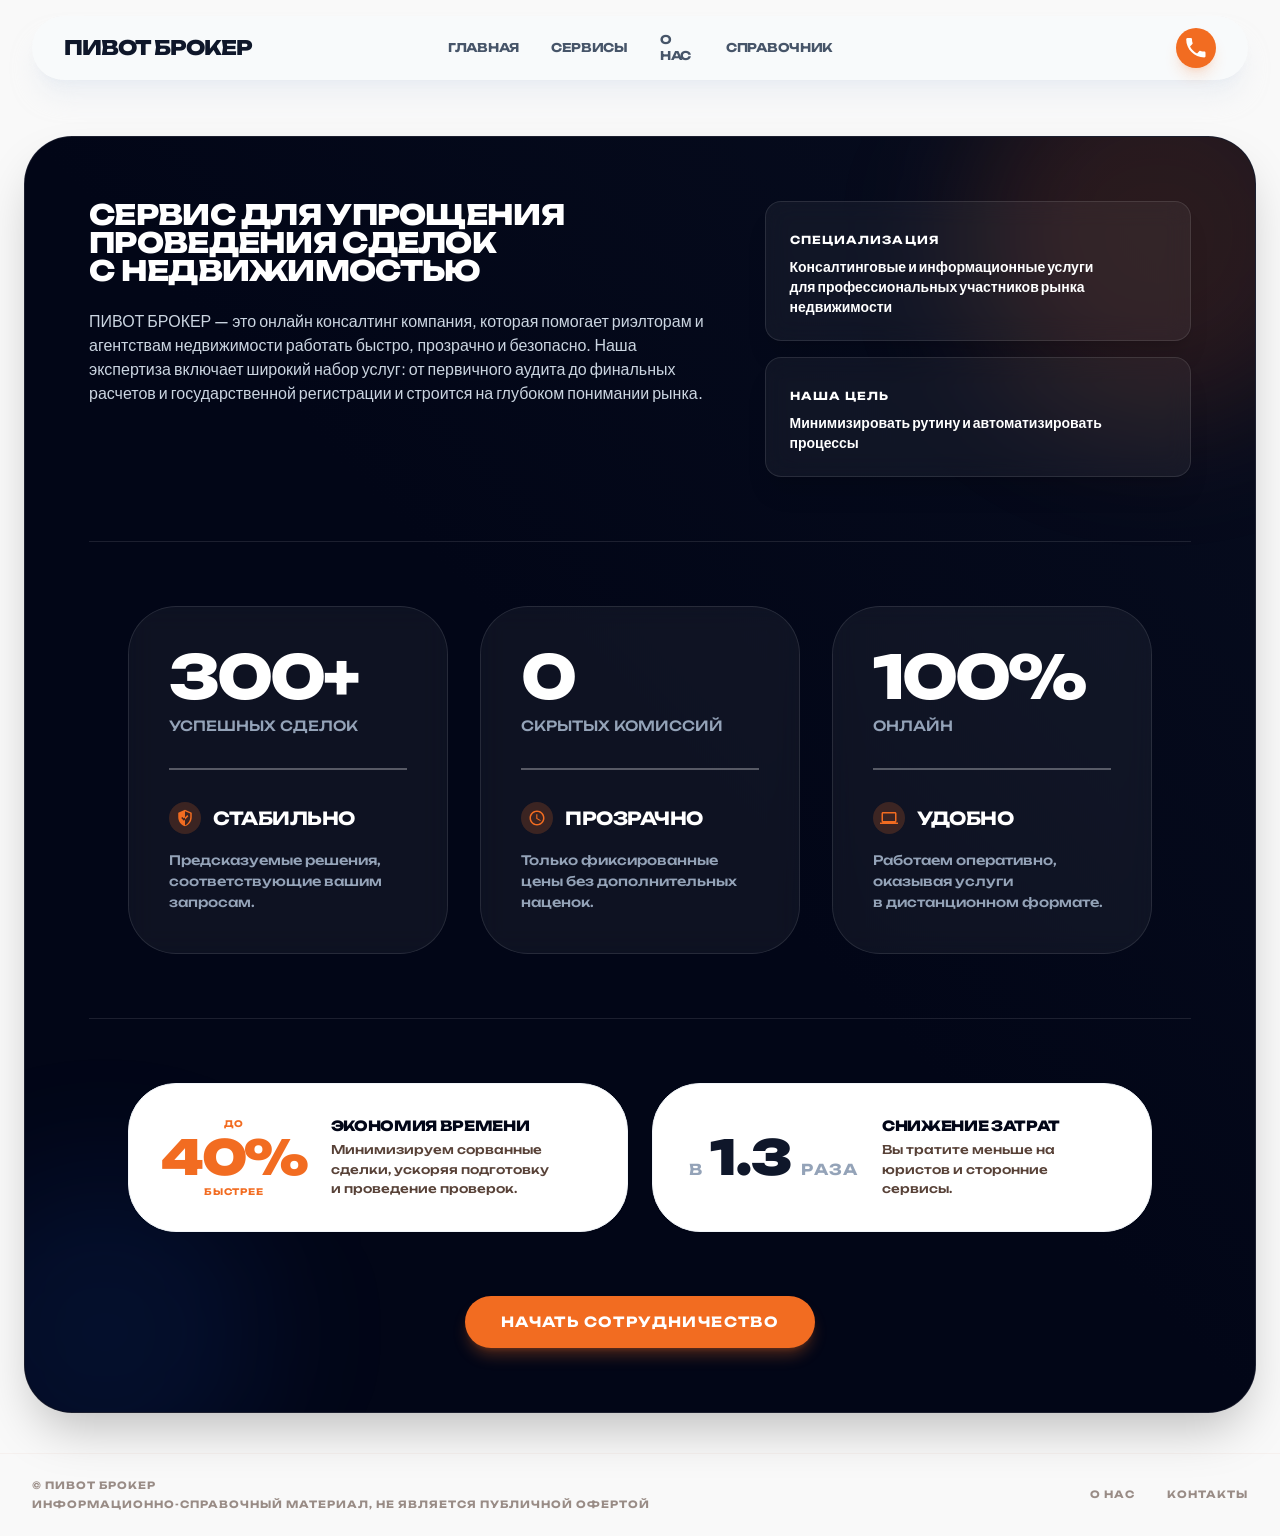
==== commit 7e007bc8: "Add files via upload" ====
--- a/about.html
+++ b/about.html
@@ -6,7 +6,7 @@
     
     <!-- SEO ТЕГИ & OPEN GRAPH -->
     <title>О нас | Помощник в сделках с недвижимостью | ПИВОТ БРОКЕР</title>
-    <meta name="description" content="ПРЕДОСТАВЛЯЕМ ОНЛАЙН УСУЛГИ ДЛЯ АГЕНСТВ НЕДВИЖИМОСТИ И РИЭЛТОРОВ ПО СОПРОВОЖДЕНИЯ СДЕЛОК С НЕДВИЖИМОСТЬЮ.">
+    <meta name="description" content="ПРЕДОСТАВЛЯЕМ ОНЛАЙН УСЛУГИ ДЛЯ АГЕНТСТВ НЕДВИЖИМОСТИ И РИЭЛТОРОВ ПО СОПРОВОЖДЕНИЮ СДЕЛОК С НЕДВИЖИМОСТЬЮ.">
     
     <!-- Canonical Link -->
     <link rel="canonical" href="https://pivot.broker/about">
@@ -18,7 +18,7 @@
     <meta property="og:type" content="website">
     <meta property="og:url" content="https://pivot.broker/about">
     <meta property="og:title" content="О нас | ПИВОТ БРОКЕР">
-    <meta property="og:description" content="ПРЕДОСТАВЛЯЕМ ОНЛАЙН УСУЛГИ ДЛЯ АГЕНСТВ НЕДВИЖИМОСТИ И РИЭЛТОРОВ ПО СОПРОВОЖДЕНИЯ СДЕЛОК С НЕДВИЖИМОСТЬЮ.">
+    <meta property="og:description" content="ПРЕДОСТАВЛЯЕМ ОНЛАЙН УСЛУГИ ДЛЯ АГЕНТСТВ НЕДВИЖИМОСТИ И РИЭЛТОРОВ ПО СОПРОВОЖДЕНИЮ СДЕЛОК С НЕДВИЖИМОСТЬЮ.">
     
     <!-- Fast Font Loading -->
     <link rel="preconnect" href="https://fonts.googleapis.com">
@@ -67,12 +67,12 @@
     <!-- INSTANT LOADING NAVIGATION BAR -->
     <div class="block md:hidden mobile-view h-[70px]">
         <nav class="fixed top-2 left-0 right-0 z-[100] flex justify-between items-center px-5 py-3 max-w-7xl bg-white/90 dark:bg-slate-900/90 backdrop-blur-lg rounded-full shadow-lg mx-auto w-[92%]">
-            <a href="index.html" class="text-[16px] sm:text-xl font-extrabold tracking-tighter text-slate-900 dark:text-slate-50 font-display hover:text-primary transition-colors duration-300">ПИВОТ БРОКЕР</a>
+            <a href="/" class="text-[16px] sm:text-xl font-extrabold tracking-tighter text-slate-900 dark:text-slate-50 font-display hover:text-primary transition-colors duration-300">ПИВОТ БРОКЕР</a>
             <div class="hidden md:flex items-center gap-8">
-                <a class="text-slate-600 font-bold hover:text-primary font-display tracking-tight !text-[10px]" href="index.html#">ГЛАВНАЯ</a>
-                <a class="text-slate-600 font-bold hover:text-primary font-display tracking-tight !text-[10px]" href="index.html#features-advantages">СЕРВИСЫ</a>
-                <a class="text-slate-600 font-bold hover:text-primary font-display tracking-tight !text-[10px]" href="about.html">О НАС</a>
-                <a class="text-slate-600 font-bold hover:text-primary font-display tracking-tight !text-[10px]" href="index.html#handbook">СПРАВОЧНИК</a>
+                <a class="text-slate-600 font-bold hover:text-primary font-display tracking-tight !text-[10px]" href="/">ГЛАВНАЯ</a>
+                <a class="text-slate-600 font-bold hover:text-primary font-display tracking-tight !text-[10px]" href="/#features-advantages">СЕРВИСЫ</a>
+                <a class="text-slate-600 font-bold hover:text-primary font-display tracking-tight !text-[10px]" href="/about">О НАС</a>
+                <a class="text-slate-600 font-bold hover:text-primary font-display tracking-tight !text-[10px]" href="/#handbook">СПРАВОЧНИК</a>
             </div>
             <div class="flex items-center gap-1 sm:gap-2 h-full">
                 <a aria-label="Связаться с нами" class="text-slate-600 font-bold hover:text-primary font-display tracking-tight !text-[10px] flex items-center" href="javascript:void(0)" onclick="openModal()">
@@ -86,10 +86,10 @@
         
         <div class="fixed inset-0 z-[90] bg-white flex flex-col pt-24 px-8 md:hidden transition-transform duration-300 translate-y-[-100%]" id="mobile-menu">
             <div class="flex flex-col gap-6">
-                <a class="text-xl font-display font-bold text-slate-900 hover:text-primary" href="index.html#" onclick="closeMobileNav()">ГЛАВНАЯ</a>
-                <a class="text-xl font-display font-bold text-slate-900 hover:text-primary" href="index.html#features-advantages" onclick="closeMobileNav()">СЕРВИСЫ</a>
-                <a class="text-xl font-display font-bold text-slate-900 hover:text-primary" href="about.html" onclick="closeMobileNav()">О НАС</a>
-                <a class="text-xl font-display font-bold text-slate-900 hover:text-primary" href="index.html#handbook" onclick="closeMobileNav()">СПРАВОЧНИК</a>
+                <a class="text-xl font-display font-bold text-slate-900 hover:text-primary" href="/" onclick="closeMobileNav()">ГЛАВНАЯ</a>
+                <a class="text-xl font-display font-bold text-slate-900 hover:text-primary" href="/#features-advantages" onclick="closeMobileNav()">СЕРВИСЫ</a>
+                <a class="text-xl font-display font-bold text-slate-900 hover:text-primary" href="/about" onclick="closeMobileNav()">О НАС</a>
+                <a class="text-xl font-display font-bold text-slate-900 hover:text-primary" href="/#handbook" onclick="closeMobileNav()">СПРАВОЧНИК</a>
                 <hr class="border-slate-100">
             </div>
             <button class="absolute top-6 right-6 p-2 text-slate-900 hover:text-primary" onclick="toggleMenu()">
@@ -100,12 +100,12 @@
 
     <div class="hidden md:block desktop-view h-[88px]">
         <nav class="fixed top-4 left-0 right-0 z-50 flex justify-between items-center px-8 py-3 w-[95%] max-w-7xl mx-auto bg-slate-50/80 dark:bg-slate-900/80 backdrop-blur-lg rounded-full shadow-xl shadow-slate-200/50 dark:shadow-none no-border">
-            <a href="index.html" class="text-xl font-extrabold tracking-tighter text-slate-900 dark:text-slate-50 font-display flex-1 hover:text-primary transition-colors duration-300">ПИВОТ БРОКЕР</a>
+            <a href="/" class="text-xl font-extrabold tracking-tighter text-slate-900 dark:text-slate-50 font-display flex-1 hover:text-primary transition-colors duration-300">ПИВОТ БРОКЕР</a>
             <div class="hidden md:flex items-center gap-8 flex-1 justify-center">
-                <a class="text-slate-600 dark:text-slate-400 hover:text-primary dark:hover:text-orange-300 font-display text-xs tracking-tight hover:scale-105 transition-transform duration-300 ease-out font-bold" href="index.html#">ГЛАВНАЯ</a>
-                <a class="text-slate-600 dark:text-slate-400 hover:text-primary dark:hover:text-orange-300 font-display text-xs tracking-tight hover:scale-105 transition-transform duration-300 ease-out font-bold" href="index.html#features-advantages">СЕРВИСЫ</a>
-                <a class="text-slate-600 dark:text-slate-400 hover:text-primary dark:hover:text-orange-300 font-display text-xs tracking-tight hover:scale-105 transition-transform duration-300 ease-out font-bold" href="about.html">О НАС</a>
-                <a class="text-slate-600 dark:text-slate-400 hover:text-primary dark:hover:text-orange-300 font-display text-xs tracking-tight hover:scale-105 transition-transform duration-300 ease-out font-bold" href="index.html#handbook">СПРАВОЧНИК</a>
+                <a class="text-slate-600 dark:text-slate-400 hover:text-primary dark:hover:text-orange-300 font-display text-xs tracking-tight hover:scale-105 transition-transform duration-300 ease-out font-bold" href="/">ГЛАВНАЯ</a>
+                <a class="text-slate-600 dark:text-slate-400 hover:text-primary dark:hover:text-orange-300 font-display text-xs tracking-tight hover:scale-105 transition-transform duration-300 ease-out font-bold" href="/#features-advantages">СЕРВИСЫ</a>
+                <a class="text-slate-600 dark:text-slate-400 hover:text-primary dark:hover:text-orange-300 font-display text-xs tracking-tight hover:scale-105 transition-transform duration-300 ease-out font-bold" href="/about">О НАС</a>
+                <a class="text-slate-600 dark:text-slate-400 hover:text-primary dark:hover:text-orange-300 font-display text-xs tracking-tight hover:scale-105 transition-transform duration-300 ease-out font-bold" href="/#handbook">СПРАВОЧНИК</a>
             </div>
             <div class="flex items-center gap-4 flex-1 justify-end">
                 <button class="hidden lg:flex items-center gap-2 bg-primary text-on-primary rounded-full font-display font-bold text-[10px] hover:scale-105 active:scale-95 transition-all duration-300 shadow-lg shadow-primary/20 w-10 h-10 justify-center" onclick="openModal()">
@@ -122,7 +122,6 @@
             
             <!-- Background Images & Blurs -->
             <div class="absolute inset-0 z-0 overflow-hidden">
-                <img alt="Фон города" fetchpriority="high" class="w-full h-full object-cover opacity-10 md:opacity-15 grayscale md:scale-110" src="https://lh3.googleusercontent.com/aida/[base64]">
                 <div class="absolute inset-0 bg-gradient-to-tr from-slate-950 via-slate-950/90 to-slate-900/40"></div>
             </div>
             <div class="absolute -right-24 -top-24 w-96 h-96 bg-primary/15 rounded-full blur-3xl pointer-events-none z-0"></div>
@@ -150,7 +149,7 @@
                             <div class="mb-1.5 text-left">
                                 <span class="text-[11px] font-display font-bold uppercase tracking-widest text-white">Специализация</span>
                             </div>
-                            <div class="text-xs sm:text-sm font-semibold text-white leading-snug text-left">Консалтинговые и информационные услуги для&nbsp;профессиональными участниками рынка недвижимости</div>
+                            <div class="text-xs sm:text-sm font-semibold text-white leading-snug text-left">Консалтинговые и информационные услуги для&nbsp;профессиональных участников рынка недвижимости</div>
                         </div>
                         
                         <div class="bg-white/5 border border-white/10 rounded-2xl p-5 md:p-6 backdrop-blur-md shadow-xl">
@@ -271,11 +270,11 @@
         <div class="flex flex-col md:flex-row justify-between items-center px-6 md:px-8 py-8 md:py-6 w-full max-w-[1920px] mx-auto gap-4 md:gap-0">
             <div class="text-[9px] md:text-[10px] tracking-[0.2em] md:tracking-widest uppercase font-bold text-slate-400 md:text-on-surface-variant/60 font-display md:font-label text-center md:text-left">
                 <span class="block">© ПИВОТ БРОКЕР</span>
-                <span class="block mt-1">ИНФОРМАЦИЯ ИНФОРМАЦИОННО-СПРАВОЧНОГО ХАРАКТЕРА, НЕ ЯВЛЯЕТСЯ ПУБЛИЧНОЙ ОФЕРТОЙ</span>
+                <span class="block mt-1">ИНФОРМАЦИОННО-СПРАВОЧНЫЙ МАТЕРИАЛ, НЕ ЯВЛЯЕТСЯ ПУБЛИЧНОЙ ОФЕРТОЙ</span>
             </div>
             <div class="flex items-center gap-6 md:gap-8 mt-2 md:mt-0">
-                <a class="text-[9px] md:text-[10px] tracking-[0.2em] md:tracking-widest uppercase font-bold text-slate-400 md:text-on-surface-variant/60 hover:text-primary transition-colors font-display md:font-label" href="about.html">О НАС</a>
-                <a class="text-[9px] md:text-[10px] tracking-[0.2em] md:tracking-widest uppercase font-bold text-slate-400 md:text-on-surface-variant/60 hover:text-primary transition-colors font-display md:font-label" href="#">КОНТАКТЫ</a>
+                <a class="text-[9px] md:text-[10px] tracking-[0.2em] md:tracking-widest uppercase font-bold text-slate-400 md:text-on-surface-variant/60 hover:text-primary transition-colors font-display md:font-label" href="/about">О НАС</a>
+                <a class="text-[9px] md:text-[10px] tracking-[0.2em] md:tracking-widest uppercase font-bold text-slate-400 md:text-on-surface-variant/60 hover:text-primary transition-colors font-display md:font-label" href="javascript:void(0)" onclick="openModal()">КОНТАКТЫ</a>
             </div>
         </div>
     </footer>
